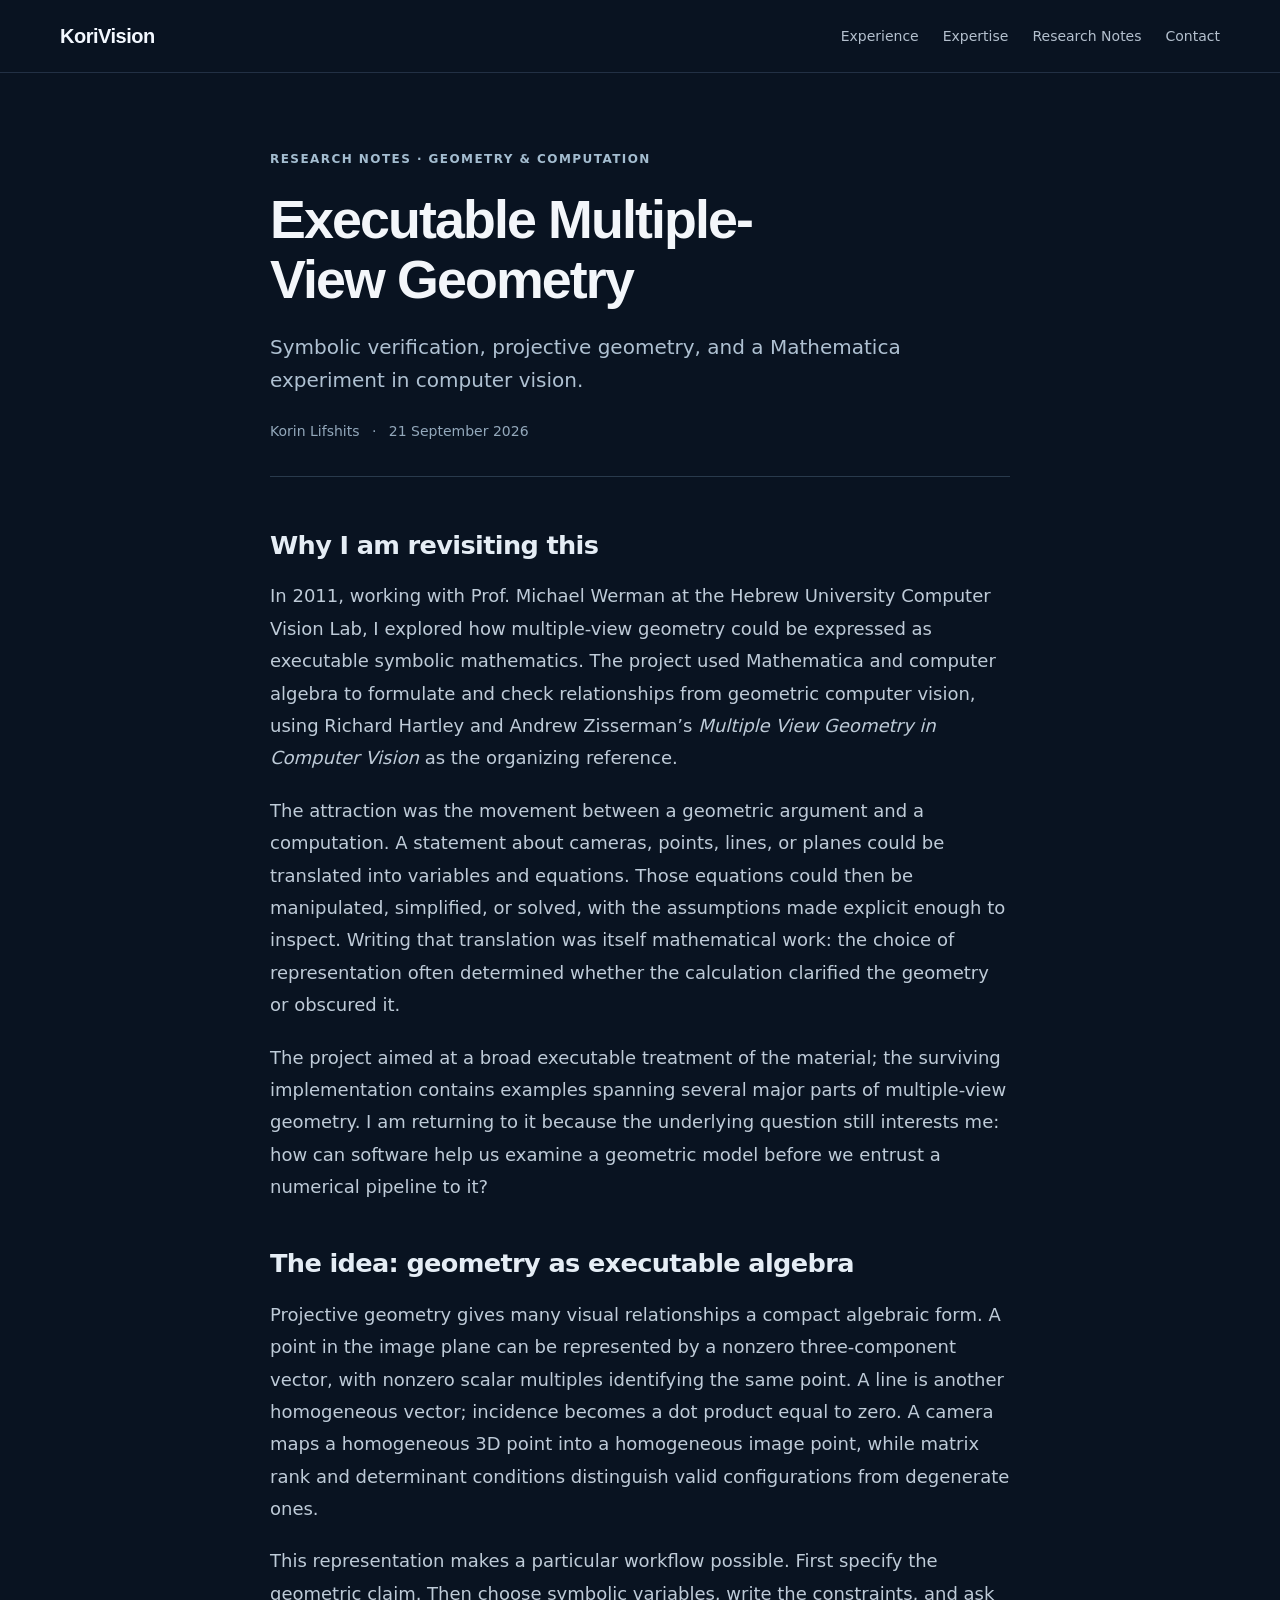
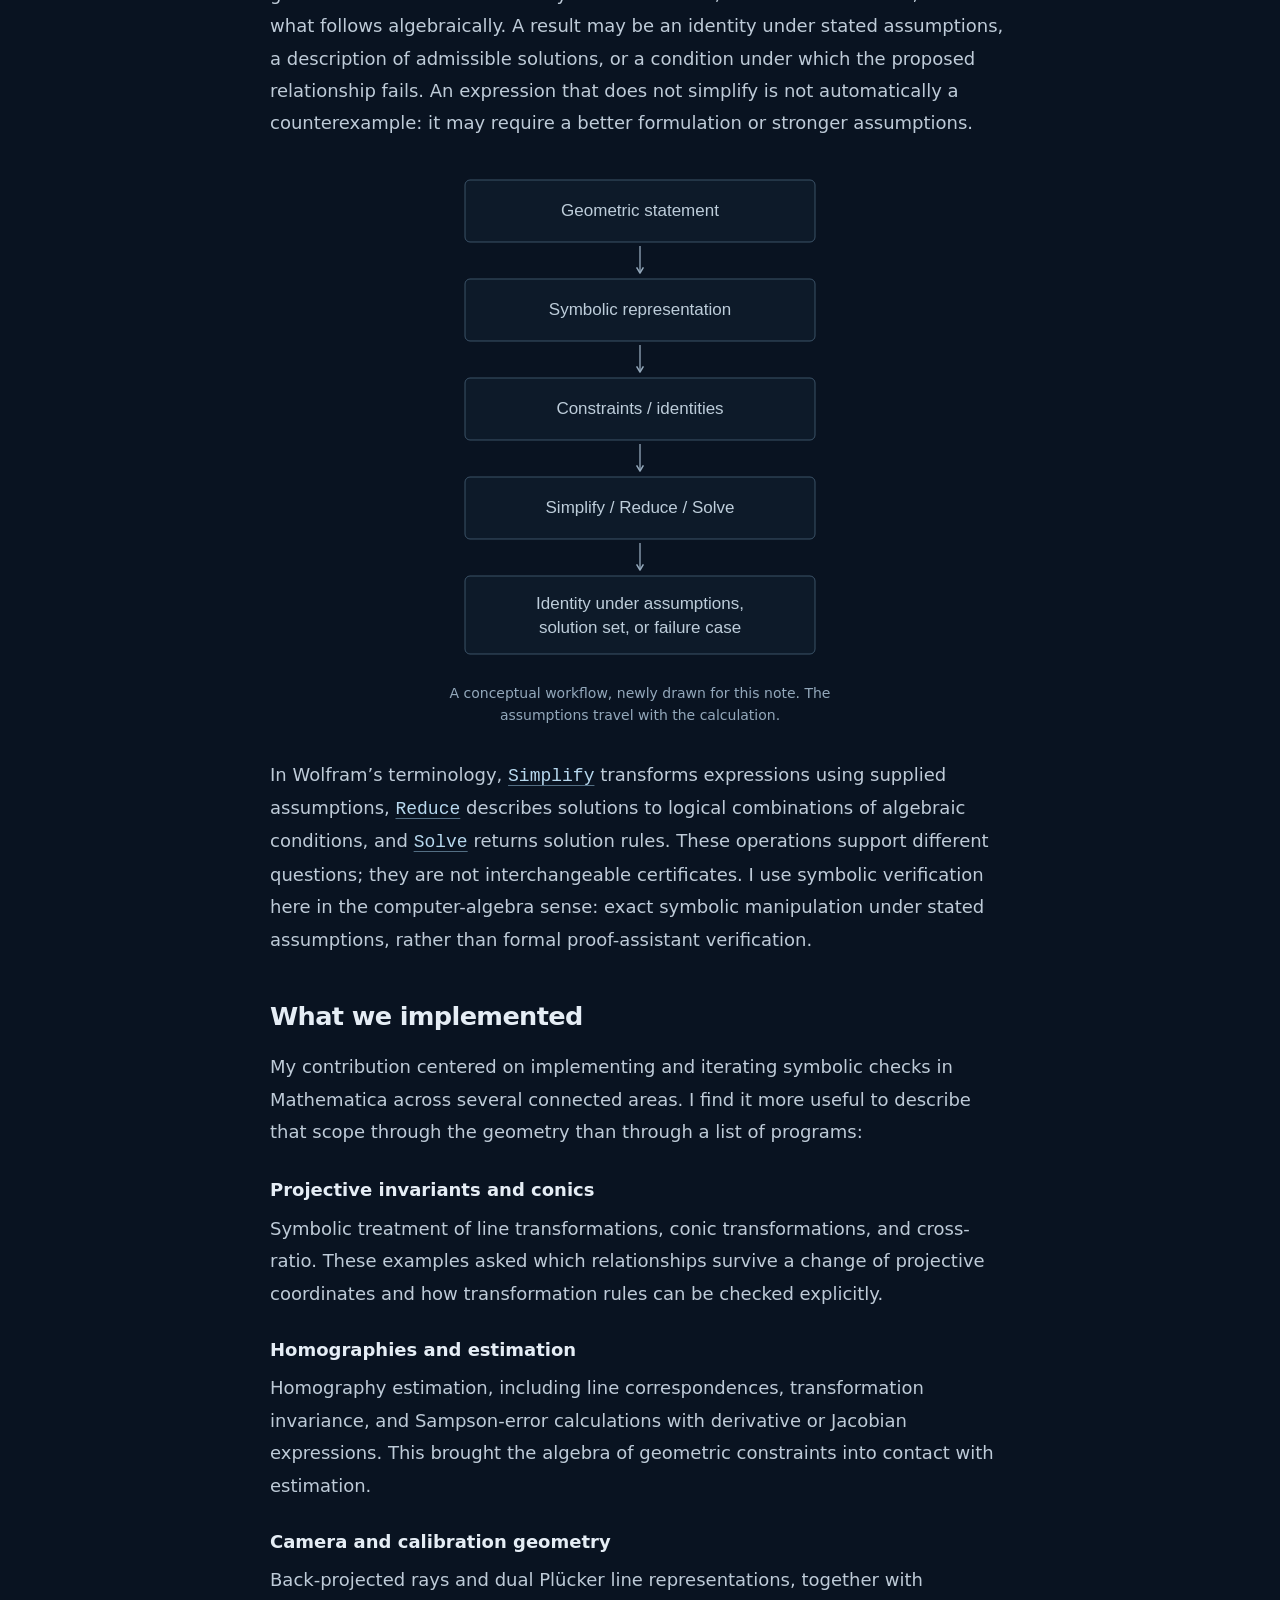
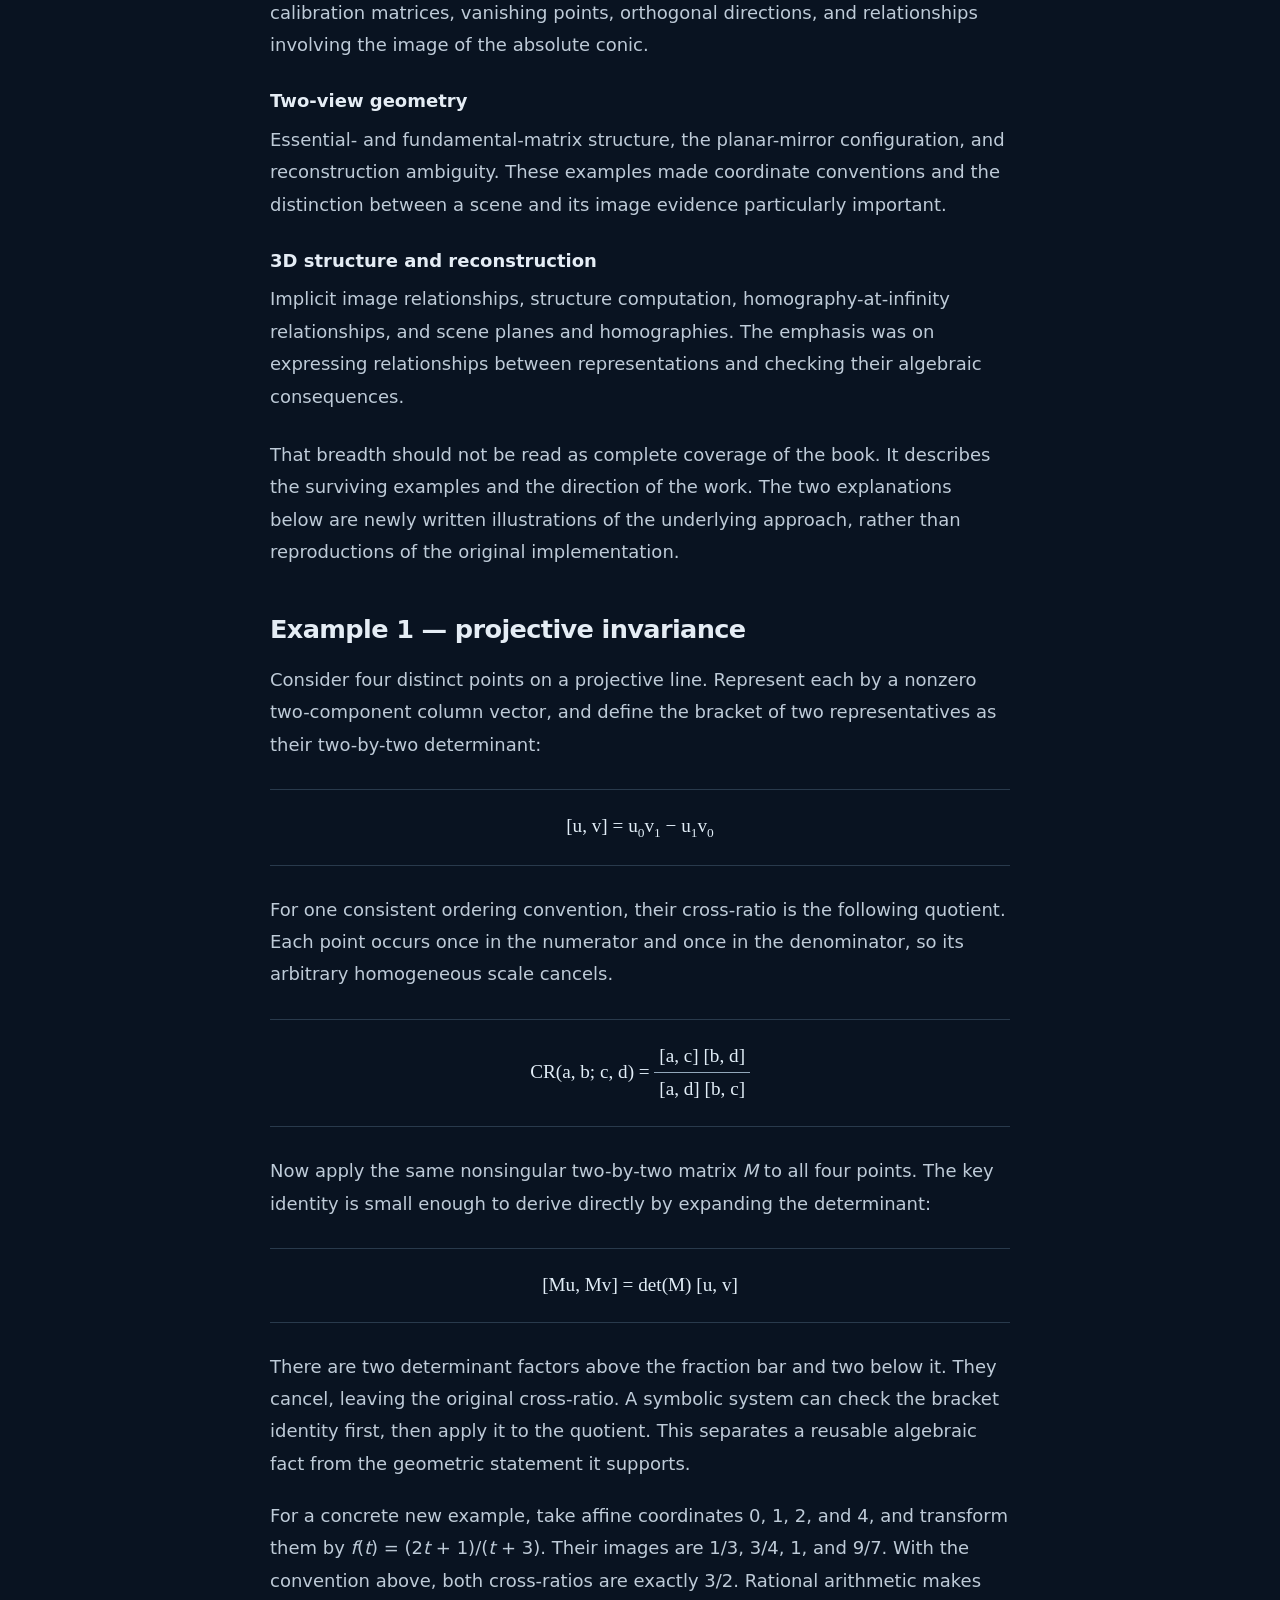
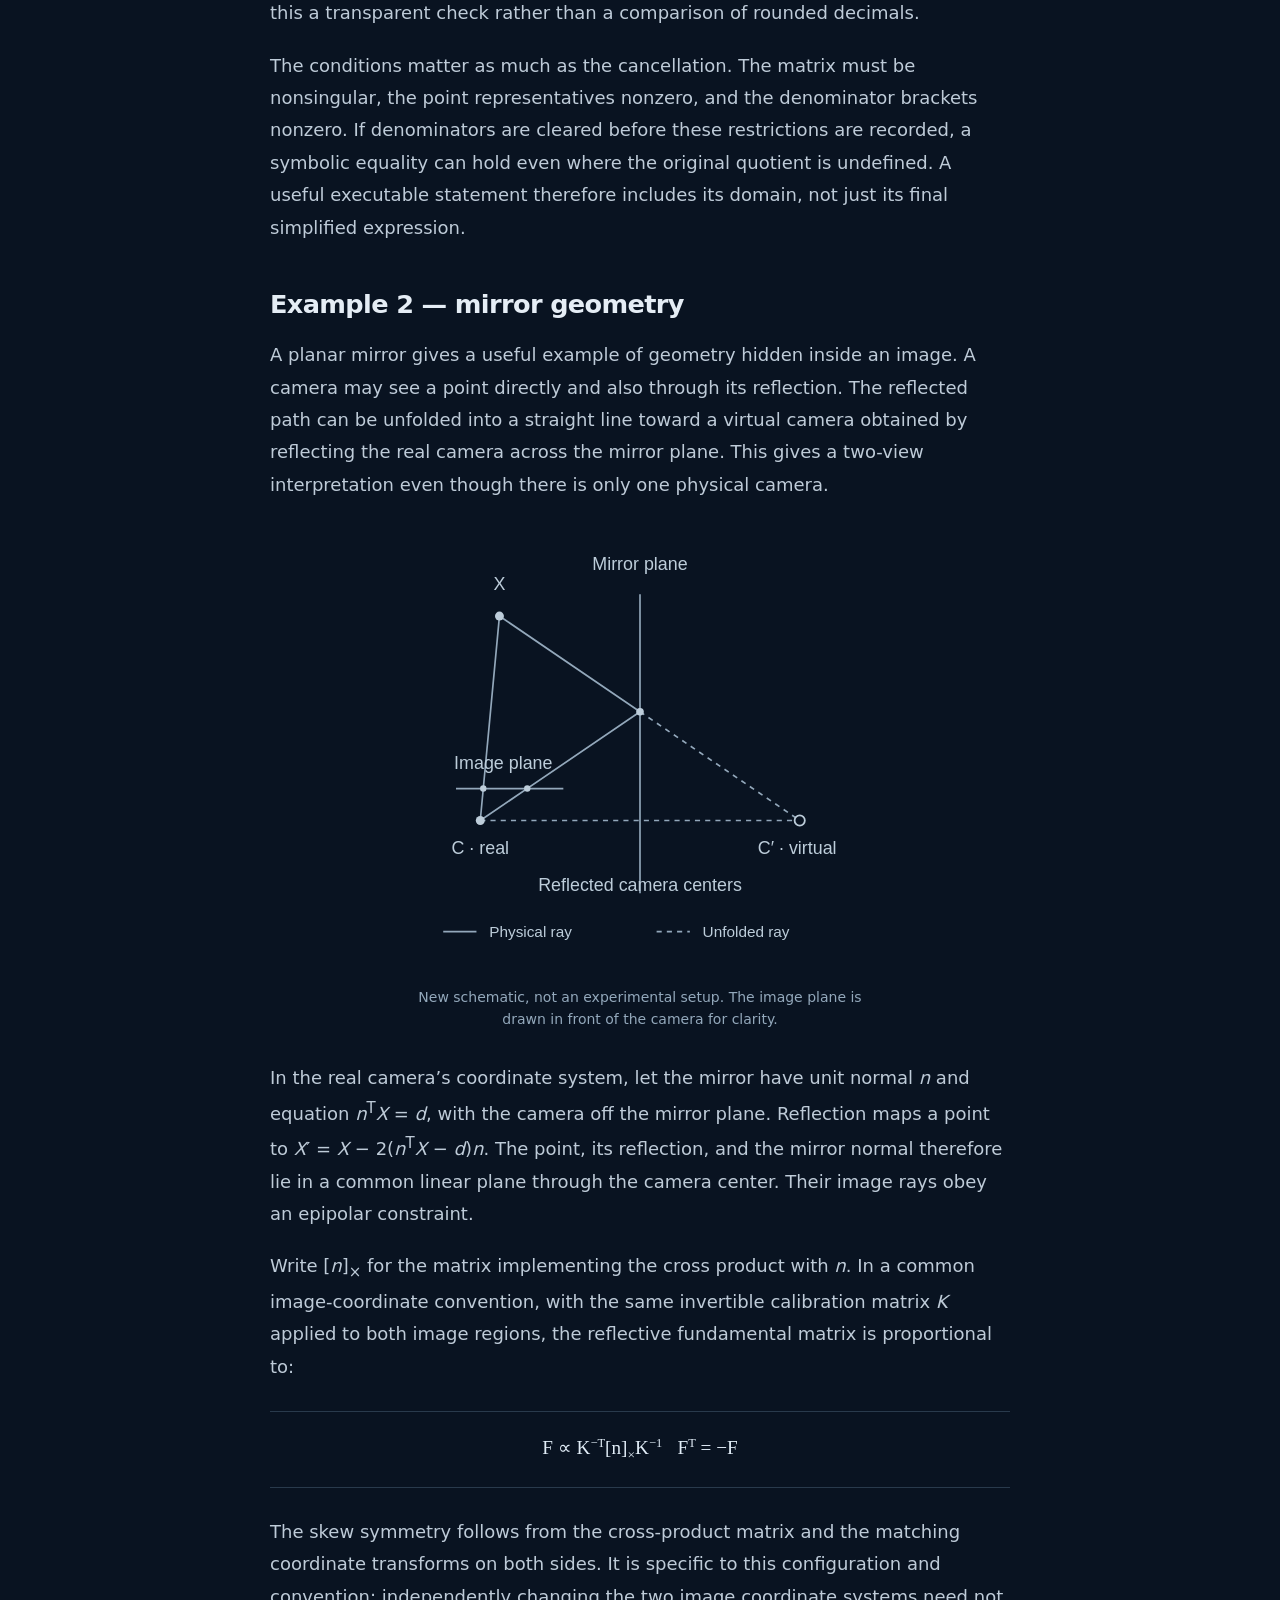
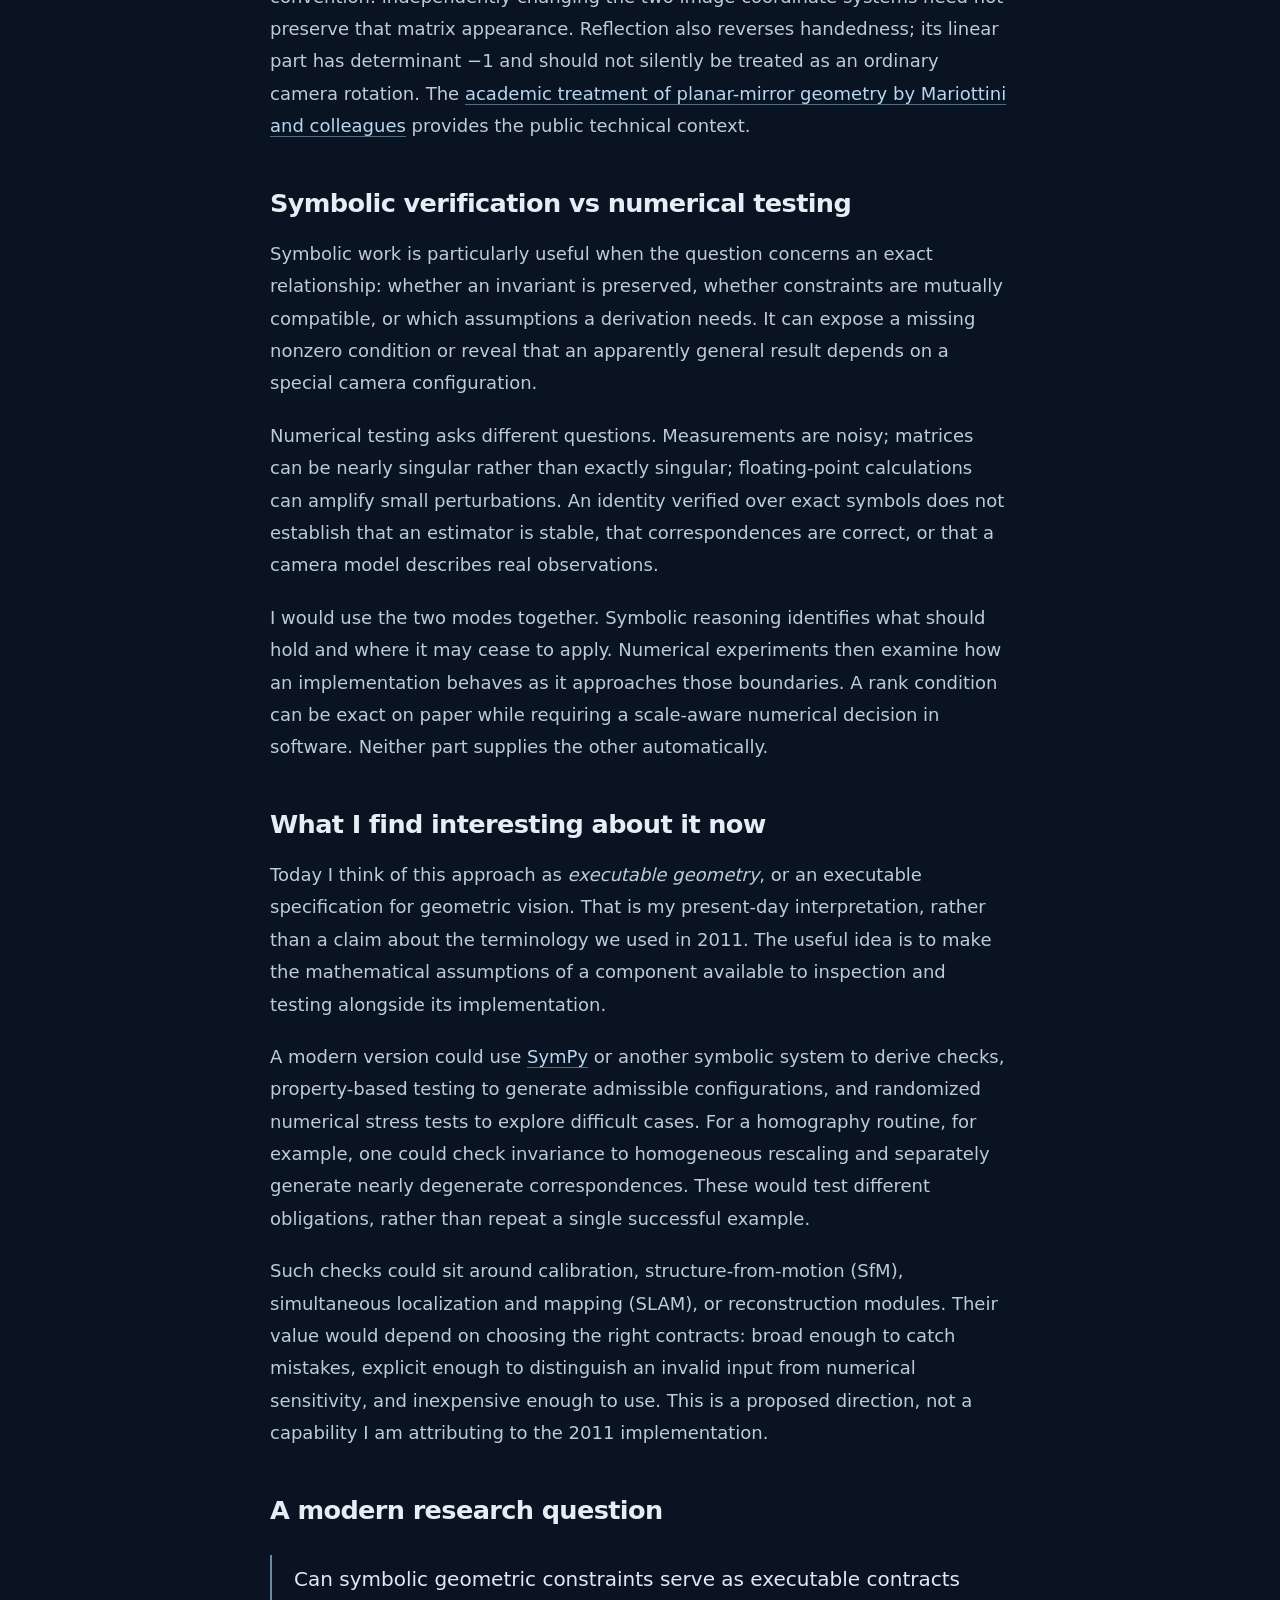
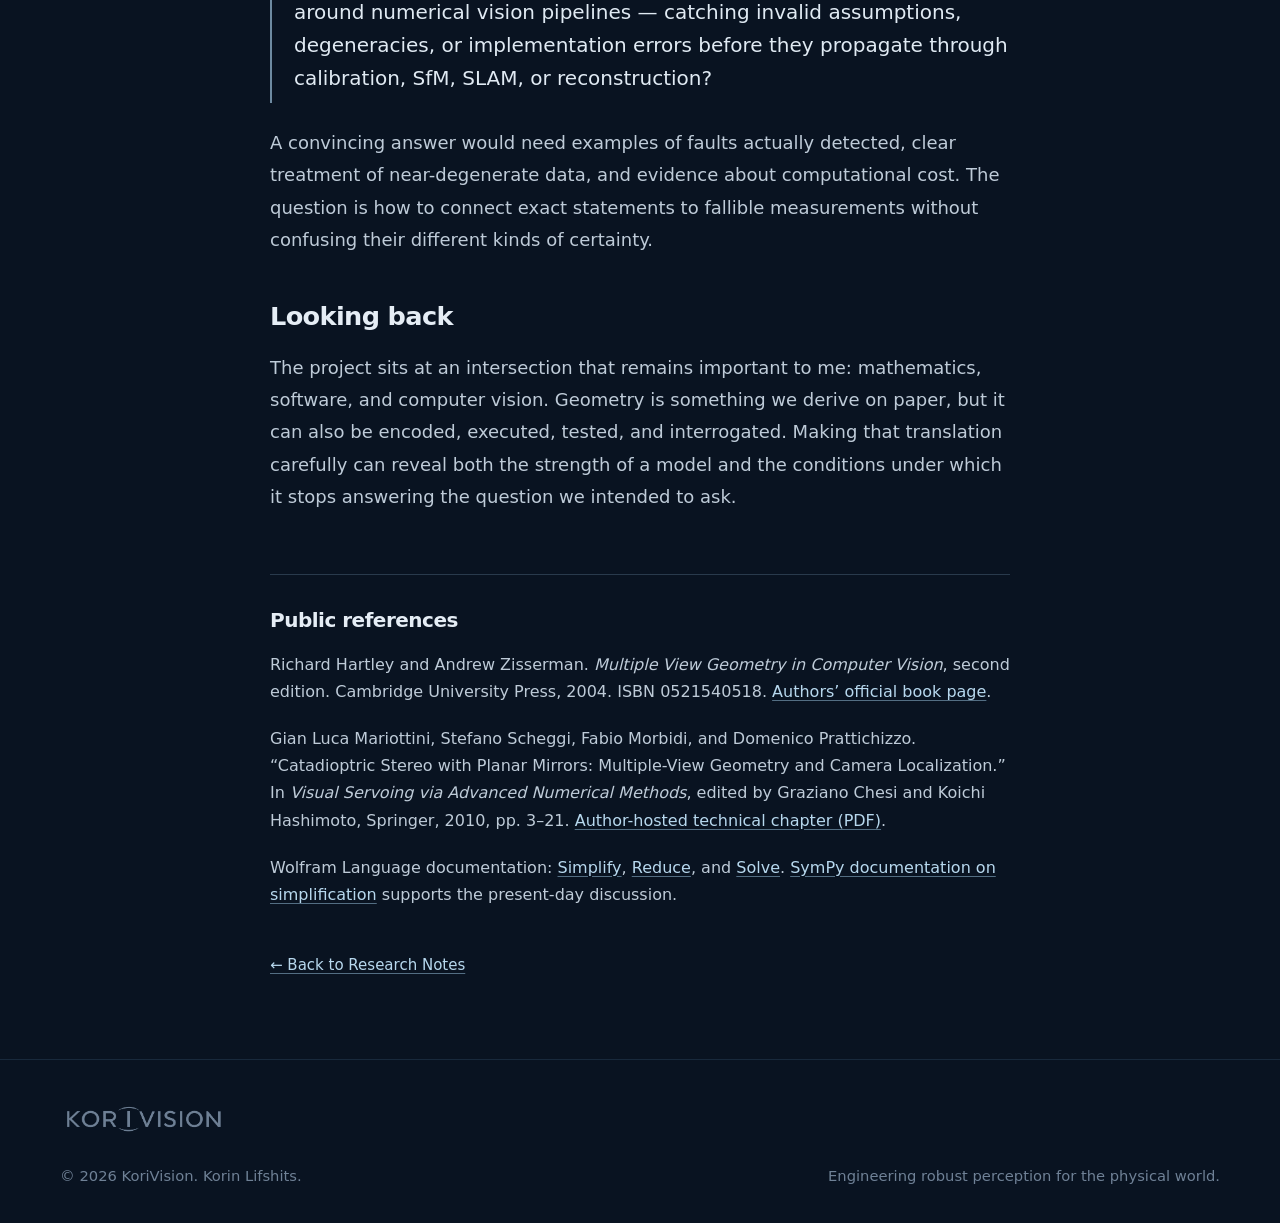
==== research/executable-multiple-view-geometry.html @ 196ccf81 "Add approved Executable Multiple-View Geometry research note" ====
<!DOCTYPE html>
<html lang="en">
<head>
  <meta charset="utf-8">
  <meta name="viewport" content="width=device-width, initial-scale=1">
  <title>Executable Multiple-View Geometry | KoriVision</title>
  <meta name="description" content="Korin Lifshits on symbolic verification, projective geometry, and a 2011 Mathematica project with Prof. Michael Werman.">
  <meta name="author" content="Korin Lifshits">
  <meta name="theme-color" content="#07111f">
  <meta property="og:type" content="article">
  <meta property="og:title" content="Executable Multiple-View Geometry">
  <meta property="og:description" content="Symbolic verification, projective geometry, and a Mathematica experiment in computer vision.">
  <meta property="og:url" content="https://korivision.com/research/executable-multiple-view-geometry.html">
  <link rel="canonical" href="https://korivision.com/research/executable-multiple-view-geometry.html">
  <link rel="icon" href="/favicon.ico" sizes="16x16 32x32 48x48">
  <link rel="icon" type="image/png" sizes="16x16" href="/favicon-16x16.png">
  <link rel="icon" type="image/png" sizes="32x32" href="/favicon-32x32.png">
  <link rel="icon" type="image/svg+xml" sizes="any" href="/favicon.svg">
  <link rel="apple-touch-icon" sizes="180x180" href="/apple-touch-icon.png">
  <link rel="stylesheet" href="../styles.css">
  <link rel="stylesheet" href="research.css">
  <link rel="stylesheet" href="mvg.css">
</head>
<body class="research-page mvg-note">
  <a class="skip-link" href="#main">Skip to content</a>
  <header class="site-header" aria-label="Primary navigation">
    <nav class="nav container">
      <a class="wordmark" href="../index.html#top" aria-label="KoriVision home">KoriVision</a>
      <div class="nav-links" aria-label="Section links">
        <a href="../index.html#experience">Experience</a>
        <a href="../index.html#expertise">Expertise</a>
        <a href="../index.html#notes">Research Notes</a>
        <a href="../index.html#contact">Contact</a>
      </div>
      <details class="mobile-menu">
        <summary aria-controls="mobile-section-links">
          Menu
          <svg class="menu-icon" viewBox="0 0 20 20" width="20" height="20" aria-hidden="true">
            <path d="M3 6.5h14M3 13.5h14" />
          </svg>
        </summary>
        <div class="mobile-nav-links" id="mobile-section-links">
          <a href="../index.html#experience">Experience</a>
          <a href="../index.html#expertise">Expertise</a>
          <a href="../index.html#notes">Research Notes</a>
          <a href="../index.html#contact">Contact</a>
        </div>
      </details>
    </nav>
    <script>
      (() => {
        const menu = document.querySelector(".mobile-menu");
        const toggle = menu.querySelector("summary");
        menu.addEventListener("click", (event) => {
          const link = event.target.closest("a");
          if (!link) return;
          menu.open = false;
          const section = document.querySelector(link.hash);
          if (section) {
            // Keep keyboard navigation at the chosen section without changing it.
            const focusTarget = section.querySelector("a, button, [tabindex]");
            if (focusTarget) focusTarget.focus({ preventScroll: true });
          }
        });
        document.addEventListener("keydown", (event) => {
          if (event.key === "Escape" && menu.open) {
            menu.open = false;
            toggle.focus();
          }
        });
        document.addEventListener("pointerdown", (event) => {
          if (!menu.contains(event.target)) menu.open = false;
        });
        window.matchMedia("(min-width: 721px)").addEventListener("change", () => {
          menu.open = false;
        });
      })();
    </script>
  </header>
  <main id="main">
    <article class="research-article" aria-labelledby="article-title">
      <header class="article-heading">
        <p class="section-kicker">Research Notes · Geometry &amp; Computation</p>
        <h1 id="article-title">Executable Multiple-View Geometry</h1>
        <p class="article-subtitle">Symbolic verification, projective geometry, and a Mathematica experiment in computer vision.</p>
        <p class="article-byline">Korin Lifshits <span aria-hidden="true">·</span> <time datetime="2026-09-21">21 September 2026</time></p>
      </header>

      <section aria-labelledby="returning-to-geometry">
        <h2 id="returning-to-geometry">Why I am revisiting this</h2>
        <p>In 2011, working with Prof. Michael Werman at the Hebrew University Computer Vision Lab, I explored how multiple-view geometry could be expressed as executable symbolic mathematics. The project used Mathematica and computer algebra to formulate and check relationships from geometric computer vision, using Richard Hartley and Andrew Zisserman’s <cite>Multiple View Geometry in Computer Vision</cite> as the organizing reference.</p>
        <p>The attraction was the movement between a geometric argument and a computation. A statement about cameras, points, lines, or planes could be translated into variables and equations. Those equations could then be manipulated, simplified, or solved, with the assumptions made explicit enough to inspect. Writing that translation was itself mathematical work: the choice of representation often determined whether the calculation clarified the geometry or obscured it.</p>
        <p>The project aimed at a broad executable treatment of the material; the surviving implementation contains examples spanning several major parts of multiple-view geometry. I am returning to it because the underlying question still interests me: how can software help us examine a geometric model before we entrust a numerical pipeline to it?</p>
      </section>

      <section aria-labelledby="executable-algebra">
        <h2 id="executable-algebra">The idea: geometry as executable algebra</h2>
        <p>Projective geometry gives many visual relationships a compact algebraic form. A point in the image plane can be represented by a nonzero three-component vector, with nonzero scalar multiples identifying the same point. A line is another homogeneous vector; incidence becomes a dot product equal to zero. A camera maps a homogeneous 3D point into a homogeneous image point, while matrix rank and determinant conditions distinguish valid configurations from degenerate ones.</p>
        <p>This representation makes a particular workflow possible. First specify the geometric claim. Then choose symbolic variables, write the constraints, and ask what follows algebraically. A result may be an identity under stated assumptions, a description of admissible solutions, or a condition under which the proposed relationship fails. An expression that does not simplify is not automatically a counterexample: it may require a better formulation or stronger assumptions.</p>

        <figure class="structure-diagram mvg-flow">
          <svg viewBox="0 0 420 492" role="img" aria-labelledby="flow-title flow-desc">
            <title id="flow-title">From a geometric statement to a symbolic result</title>
            <desc id="flow-desc">Five stages: geometric statement, symbolic representation, algebraic constraints or identities, Simplify Reduce or Solve, then an identity under assumptions, a solution set, or a failure case.</desc>
            <defs><marker id="mvg-arrow" viewBox="0 0 8 8" refX="6" refY="4" markerWidth="7" markerHeight="7" orient="auto"><path d="M1 1 L6 4 L1 7" /></marker></defs>
            <g class="structure-boxes"><rect x="35" y="8" width="350" height="62" rx="5"/><rect x="35" y="107" width="350" height="62" rx="5"/><rect x="35" y="206" width="350" height="62" rx="5"/><rect x="35" y="305" width="350" height="62" rx="5"/><rect x="35" y="404" width="350" height="78" rx="5"/></g>
            <g class="mvg-lines" marker-end="url(#mvg-arrow)"><path d="M210 74v27"/><path d="M210 173v27"/><path d="M210 272v27"/><path d="M210 371v27"/></g>
            <g class="structure-labels"><text x="210" y="40">Geometric statement</text><text x="210" y="139">Symbolic representation</text><text x="210" y="238">Constraints / identities</text><text x="210" y="337">Simplify / Reduce / Solve</text><text x="210" y="433">Identity under assumptions,</text><text x="210" y="457">solution set, or failure case</text></g>
          </svg>
          <figcaption>A conceptual workflow, newly drawn for this note. The assumptions travel with the calculation.</figcaption>
        </figure>

        <p>In Wolfram’s terminology, <a href="https://reference.wolfram.com/language/ref/Simplify.html"><code>Simplify</code></a> transforms expressions using supplied assumptions, <a href="https://reference.wolfram.com/language/ref/Reduce.html"><code>Reduce</code></a> describes solutions to logical combinations of algebraic conditions, and <a href="https://reference.wolfram.com/language/ref/Solve.html"><code>Solve</code></a> returns solution rules. These operations support different questions; they are not interchangeable certificates. I use symbolic verification here in the computer-algebra sense: exact symbolic manipulation under stated assumptions, rather than formal proof-assistant verification.</p>
      </section>

      <section aria-labelledby="implemented">
        <h2 id="implemented">What we implemented</h2>
        <p>My contribution centered on implementing and iterating symbolic checks in Mathematica across several connected areas. I find it more useful to describe that scope through the geometry than through a list of programs:</p>
        <dl class="mvg-topics">
          <dt>Projective invariants and conics</dt>
          <dd>Symbolic treatment of line transformations, conic transformations, and cross-ratio. These examples asked which relationships survive a change of projective coordinates and how transformation rules can be checked explicitly.</dd>
          <dt>Homographies and estimation</dt>
          <dd>Homography estimation, including line correspondences, transformation invariance, and Sampson-error calculations with derivative or Jacobian expressions. This brought the algebra of geometric constraints into contact with estimation.</dd>
          <dt>Camera and calibration geometry</dt>
          <dd>Back-projected rays and dual Plücker line representations, together with calibration matrices, vanishing points, orthogonal directions, and relationships involving the image of the absolute conic.</dd>
          <dt>Two-view geometry</dt>
          <dd>Essential- and fundamental-matrix structure, the planar-mirror configuration, and reconstruction ambiguity. These examples made coordinate conventions and the distinction between a scene and its image evidence particularly important.</dd>
          <dt>3D structure and reconstruction</dt>
          <dd>Implicit image relationships, structure computation, homography-at-infinity relationships, and scene planes and homographies. The emphasis was on expressing relationships between representations and checking their algebraic consequences.</dd>
        </dl>
        <p>That breadth should not be read as complete coverage of the book. It describes the surviving examples and the direction of the work. The two explanations below are newly written illustrations of the underlying approach, rather than reproductions of the original implementation.</p>
      </section>

      <section aria-labelledby="projective-invariance">
        <h2 id="projective-invariance">Example 1 — projective invariance</h2>
        <p>Consider four distinct points on a projective line. Represent each by a nonzero two-component column vector, and define the bracket of two representatives as their two-by-two determinant:</p>
        <div class="equation mvg-equation" role="math" aria-label="Bracket u v equals u zero times v one minus u one times v zero">[u, v] = u<sub>0</sub>v<sub>1</sub> − u<sub>1</sub>v<sub>0</sub></div>
        <p>For one consistent ordering convention, their cross-ratio is the following quotient. Each point occurs once in the numerator and once in the denominator, so its arbitrary homogeneous scale cancels.</p>
        <div class="equation mvg-equation" role="math" aria-label="Cross-ratio of a b c d equals bracket a c times bracket b d divided by bracket a d times bracket b c">CR(a, b; c, d) = <span class="mvg-fraction"><span>[a, c] [b, d]</span><span>[a, d] [b, c]</span></span></div>
        <p>Now apply the same nonsingular two-by-two matrix <var>M</var> to all four points. The key identity is small enough to derive directly by expanding the determinant:</p>
        <div class="equation mvg-equation" role="math" aria-label="Bracket M u M v equals determinant M times bracket u v">[Mu, Mv] = det(M) [u, v]</div>
        <p>There are two determinant factors above the fraction bar and two below it. They cancel, leaving the original cross-ratio. A symbolic system can check the bracket identity first, then apply it to the quotient. This separates a reusable algebraic fact from the geometric statement it supports.</p>
        <p>For a concrete new example, take affine coordinates 0, 1, 2, and 4, and transform them by <var>f</var>(<var>t</var>) = (2<var>t</var> + 1)/(<var>t</var> + 3). Their images are 1/3, 3/4, 1, and 9/7. With the convention above, both cross-ratios are exactly 3/2. Rational arithmetic makes this a transparent check rather than a comparison of rounded decimals.</p>
        <p>The conditions matter as much as the cancellation. The matrix must be nonsingular, the point representatives nonzero, and the denominator brackets nonzero. If denominators are cleared before these restrictions are recorded, a symbolic equality can hold even where the original quotient is undefined. A useful executable statement therefore includes its domain, not just its final simplified expression.</p>
      </section>

      <section aria-labelledby="mirror-geometry">
        <h2 id="mirror-geometry">Example 2 — mirror geometry</h2>
        <p>A planar mirror gives a useful example of geometry hidden inside an image. A camera may see a point directly and also through its reflection. The reflected path can be unfolded into a straight line toward a virtual camera obtained by reflecting the real camera across the mirror plane. This gives a two-view interpretation even though there is only one physical camera.</p>

        <figure class="structure-diagram mvg-mirror">
          <svg viewBox="0 0 360 340" role="img" aria-labelledby="mirror-title mirror-desc">
            <title id="mirror-title">A real camera and its reflected virtual camera</title>
            <desc id="mirror-desc">In a two-dimensional cross-section, scene point X and camera C are left of a vertical mirror. Virtual camera C prime lies symmetrically to the right. A solid reflected path runs from X to the mirror to C; its dashed continuation reaches C prime. A second solid line connects X directly to C. Both physical rays intersect a schematic image plane in front of C.</desc>
            <g class="mvg-lines"><path d="M180 48v234"/><path d="M70 65L180 139.894L55 225"/><path d="M70 65L55 225"/><path d="M36 200h84"/></g>
            <g class="mvg-lines mvg-dashed"><path d="M180 139.894L305 225"/><path d="M55 225h250"/></g>
            <g class="mvg-points"><circle cx="70" cy="65" r="3.5"/><circle cx="55" cy="225" r="3.5"/><circle cx="180" cy="139.894" r="3"/><circle cx="57.344" cy="200" r="2.5"/><circle cx="91.765" cy="200" r="2.5"/></g>
            <circle class="mvg-virtual" cx="305" cy="225" r="4"/>
            <g class="mvg-labels"><text x="70" y="45">X</text><text x="180" y="29">Mirror plane</text><text x="73" y="185">Image plane</text><text x="55" y="251">C · real</text><text x="303" y="251">C′ · virtual</text><text x="180" y="280">Reflected camera centers</text></g>
            <g class="mvg-lines"><path d="M26 312h26"/></g><path class="mvg-lines mvg-dashed" d="M193 312h26"/>
            <g class="mvg-labels mvg-legend"><text x="62" y="316">Physical ray</text><text x="229" y="316">Unfolded ray</text></g>
          </svg>
          <figcaption>New schematic, not an experimental setup. The image plane is drawn in front of the camera for clarity.</figcaption>
        </figure>

        <p>In the real camera’s coordinate system, let the mirror have unit normal <var>n</var> and equation <var>n</var><sup>T</sup><var>X</var> = <var>d</var>, with the camera off the mirror plane. Reflection maps a point to <var>X</var>′ = <var>X</var> − 2(<var>n</var><sup>T</sup><var>X</var> − <var>d</var>)<var>n</var>. The point, its reflection, and the mirror normal therefore lie in a common linear plane through the camera center. Their image rays obey an epipolar constraint.</p>
        <p>Write [<var>n</var>]<sub>×</sub> for the matrix implementing the cross product with <var>n</var>. In a common image-coordinate convention, with the same invertible calibration matrix <var>K</var> applied to both image regions, the reflective fundamental matrix is proportional to:</p>
        <div class="equation mvg-equation" role="math" aria-label="F is proportional to K inverse transpose times the cross-product matrix of n times K inverse; F transpose equals negative F"><span>F ∝ K<sup>−T</sup>[n]<sub>×</sub>K<sup>−1</sup></span><span>F<sup>T</sup> = −F</span></div>
        <p>The skew symmetry follows from the cross-product matrix and the matching coordinate transforms on both sides. It is specific to this configuration and convention: independently changing the two image coordinate systems need not preserve that matrix appearance. Reflection also reverses handedness; its linear part has determinant −1 and should not silently be treated as an ordinary camera rotation. The <a href="https://home.mis.u-picardie.fr/~fabio/Eng/documenti/articoli/MaScMoPr_Springer09.pdf">academic treatment of planar-mirror geometry by Mariottini and colleagues</a> provides the public technical context.</p>
      </section>

      <section aria-labelledby="symbolic-numerical">
        <h2 id="symbolic-numerical">Symbolic verification vs numerical testing</h2>
        <p>Symbolic work is particularly useful when the question concerns an exact relationship: whether an invariant is preserved, whether constraints are mutually compatible, or which assumptions a derivation needs. It can expose a missing nonzero condition or reveal that an apparently general result depends on a special camera configuration.</p>
        <p>Numerical testing asks different questions. Measurements are noisy; matrices can be nearly singular rather than exactly singular; floating-point calculations can amplify small perturbations. An identity verified over exact symbols does not establish that an estimator is stable, that correspondences are correct, or that a camera model describes real observations.</p>
        <p>I would use the two modes together. Symbolic reasoning identifies what should hold and where it may cease to apply. Numerical experiments then examine how an implementation behaves as it approaches those boundaries. A rank condition can be exact on paper while requiring a scale-aware numerical decision in software. Neither part supplies the other automatically.</p>
      </section>

      <section aria-labelledby="retrospective">
        <h2 id="retrospective">What I find interesting about it now</h2>
        <p>Today I think of this approach as <em>executable geometry</em>, or an executable specification for geometric vision. That is my present-day interpretation, rather than a claim about the terminology we used in 2011. The useful idea is to make the mathematical assumptions of a component available to inspection and testing alongside its implementation.</p>
        <p>A modern version could use <a href="https://docs.sympy.org/latest/tutorials/intro-tutorial/simplification.html">SymPy</a> or another symbolic system to derive checks, property-based testing to generate admissible configurations, and randomized numerical stress tests to explore difficult cases. For a homography routine, for example, one could check invariance to homogeneous rescaling and separately generate nearly degenerate correspondences. These would test different obligations, rather than repeat a single successful example.</p>
        <p>Such checks could sit around calibration, structure-from-motion (SfM), simultaneous localization and mapping (SLAM), or reconstruction modules. Their value would depend on choosing the right contracts: broad enough to catch mistakes, explicit enough to distinguish an invalid input from numerical sensitivity, and inexpensive enough to use. This is a proposed direction, not a capability I am attributing to the 2011 implementation.</p>
      </section>

      <section aria-labelledby="research-question">
        <h2 id="research-question">A modern research question</h2>
        <p class="research-question">Can symbolic geometric constraints serve as executable contracts around numerical vision pipelines — catching invalid assumptions, degeneracies, or implementation errors before they propagate through calibration, SfM, SLAM, or reconstruction?</p>
        <p class="mvg-question-followup">A convincing answer would need examples of faults actually detected, clear treatment of near-degenerate data, and evidence about computational cost. The question is how to connect exact statements to fallible measurements without confusing their different kinds of certainty.</p>
      </section>

      <section aria-labelledby="looking-back">
        <h2 id="looking-back">Looking back</h2>
        <p>The project sits at an intersection that remains important to me: mathematics, software, and computer vision. Geometry is something we derive on paper, but it can also be encoded, executed, tested, and interrogated. Making that translation carefully can reveal both the strength of a model and the conditions under which it stops answering the question we intended to ask.</p>
      </section>

      <aside class="article-references" aria-labelledby="public-references">
        <h2 id="public-references">Public references</h2>
        <p>Richard Hartley and Andrew Zisserman. <cite>Multiple View Geometry in Computer Vision</cite>, second edition. Cambridge University Press, 2004. ISBN 0521540518. <a href="https://www.robots.ox.ac.uk/~vgg/hzbook/">Authors’ official book page</a>.</p>
        <p>Gian Luca Mariottini, Stefano Scheggi, Fabio Morbidi, and Domenico Prattichizzo. “Catadioptric Stereo with Planar Mirrors: Multiple-View Geometry and Camera Localization.” In <cite>Visual Servoing via Advanced Numerical Methods</cite>, edited by Graziano Chesi and Koichi Hashimoto, Springer, 2010, pp. 3–21. <a href="https://home.mis.u-picardie.fr/~fabio/Eng/documenti/articoli/MaScMoPr_Springer09.pdf">Author-hosted technical chapter (PDF)</a>.</p>
        <p>Wolfram Language documentation: <a href="https://reference.wolfram.com/language/ref/Simplify.html">Simplify</a>, <a href="https://reference.wolfram.com/language/ref/Reduce.html">Reduce</a>, and <a href="https://reference.wolfram.com/language/ref/Solve.html">Solve</a>. <a href="https://docs.sympy.org/latest/tutorials/intro-tutorial/simplification.html">SymPy documentation on simplification</a> supports the present-day discussion.</p>
      </aside>
      <p class="article-return"><a href="../index.html#notes">← Back to Research Notes</a></p>

    </article>
  </main>
  <footer class="footer">
    <div class="container footer-logo-row">
      <span class="footer-logo" role="img" aria-label="KORIVISION"></span>
    </div>
    <div class="container footer-inner">
      <p>© 2026 KoriVision. Korin Lifshits.</p>
      <p>Engineering robust perception for the physical world.</p>
    </div>
  </footer>
</body>
</html>
---- styles.css ----
:root {
  --bg: #07111f;
  --bg-deep: #040911;
  --panel: rgba(14, 28, 48, 0.78);
  --panel-strong: rgba(18, 36, 61, 0.92);
  --text: #f3f8ff;
  --muted: #a9b8c9;
  --subtle: #6f8196;
  --line: rgba(132, 197, 255, 0.18);
  --accent: #21d4ff;
  --accent-strong: #69e6ff;
  --shadow: 0 30px 80px rgba(0, 0, 0, 0.36);
  --radius: 24px;
  --max-width: 1160px;
}

* {
  box-sizing: border-box;
}

html {
  scroll-behavior: smooth;
}

body {
  margin: 0;
  min-height: 100vh;
  color: var(--text);
  background:
    radial-gradient(circle at 18% 10%, rgba(33, 212, 255, 0.16), transparent 30rem),
    radial-gradient(circle at 85% 18%, rgba(70, 111, 255, 0.11), transparent 34rem),
    linear-gradient(135deg, var(--bg-deep), var(--bg) 44%, #0a1627);
  font-family: Inter, ui-sans-serif, system-ui, -apple-system, BlinkMacSystemFont, "Segoe UI", sans-serif;
  line-height: 1.6;
}

body::before {
  position: fixed;
  inset: 0;
  z-index: -1;
  content: "";
  background-image:
    linear-gradient(rgba(132, 197, 255, 0.055) 1px, transparent 1px),
    linear-gradient(90deg, rgba(132, 197, 255, 0.055) 1px, transparent 1px);
  background-size: 44px 44px;
  mask-image: linear-gradient(to bottom, rgba(0, 0, 0, 0.9), transparent 82%);
}

a {
  color: inherit;
  text-decoration: none;
}

p,
h1,
h2,
h3 {
  margin-top: 0;
}

.container {
  width: min(100% - 32px, var(--max-width));
  margin-inline: auto;
}

.skip-link {
  position: absolute;
  left: 1rem;
  top: -4rem;
  z-index: 20;
  padding: 0.7rem 1rem;
  color: var(--bg-deep);
  background: var(--accent);
  border-radius: 999px;
  transition: top 0.2s ease;
}

.skip-link:focus {
  top: 1rem;
}

.site-header {
  position: sticky;
  top: 0;
  z-index: 10;
  border-bottom: 1px solid rgba(132, 197, 255, 0.12);
  background: rgba(4, 9, 17, 0.74);
  backdrop-filter: blur(18px);
}

.nav {
  display: flex;
  align-items: center;
  justify-content: space-between;
  gap: 1.2rem;
  min-height: 74px;
}

.wordmark {
  display: inline-flex;
  align-items: baseline;
  gap: 0.01em;
  color: var(--text);
  font-size: 1.06rem;
  font-weight: 750;
  letter-spacing: 0.08em;
  text-transform: uppercase;
}

.lens-i {
  position: relative;
  color: transparent;
  width: 0.55em;
}

.lens-i::before {
  position: absolute;
  left: 50%;
  top: 52%;
  width: 0.45em;
  height: 0.45em;
  content: "";
  border: 1.5px solid var(--accent);
  border-radius: 50%;
  box-shadow: 0 0 16px rgba(33, 212, 255, 0.6);
  transform: translate(-50%, -50%);
}

.nav-links {
  display: flex;
  flex-wrap: wrap;
  justify-content: flex-end;
  gap: 0.2rem;
}

.nav-links a {
  padding: 0.58rem 0.76rem;
  color: var(--muted);
  border-radius: 999px;
  font-size: 0.9rem;
  transition: color 0.2s ease, background-color 0.2s ease;
}

.nav-links a:hover,
.nav-links a:focus-visible {
  color: var(--text);
  background: rgba(33, 212, 255, 0.1);
  outline: none;
}

.section {
  padding: clamp(4.5rem, 8vw, 8rem) 0;
}

.section-muted {
  border-block: 1px solid rgba(132, 197, 255, 0.12);
  background: rgba(2, 8, 16, 0.28);
}

.hero {
  position: relative;
  overflow: hidden;
  padding-top: clamp(5.5rem, 9vw, 9rem);
}

.hero::after {
  position: absolute;
  right: -18rem;
  bottom: 3rem;
  width: 40rem;
  height: 40rem;
  content: "";
  border: 1px solid rgba(33, 212, 255, 0.14);
  border-radius: 50%;
  box-shadow: inset 0 0 70px rgba(33, 212, 255, 0.05);
}

.hero-grid,
.split {
  display: grid;
  grid-template-columns: minmax(0, 1.05fr) minmax(280px, 0.95fr);
  gap: clamp(2rem, 6vw, 5rem);
  align-items: center;
}

.eyebrow,
.section-kicker {
  margin-bottom: 1rem;
  color: var(--accent-strong);
  font-size: 0.78rem;
  font-weight: 720;
  letter-spacing: 0.16em;
  text-transform: uppercase;
}

h1 {
  max-width: 870px;
  margin-bottom: 1.35rem;
  font-size: clamp(3rem, 8vw, 6.9rem);
  line-height: 0.92;
  letter-spacing: -0.075em;
}

h2 {
  margin-bottom: 1rem;
  color: var(--text);
  font-size: clamp(2rem, 4vw, 3.5rem);
  line-height: 1.02;
  letter-spacing: -0.045em;
}

h3 {
  margin-bottom: 0.55rem;
  color: var(--text);
  font-size: 1.08rem;
  line-height: 1.25;
}

.hero-subtitle {
  max-width: 760px;
  color: #c8d5e5;
  font-size: clamp(1.05rem, 2vw, 1.34rem);
}

.hero-actions {
  display: flex;
  flex-wrap: wrap;
  gap: 0.8rem;
  margin-top: 2rem;
}

.button {
  display: inline-flex;
  align-items: center;
  justify-content: center;
  min-height: 46px;
  padding: 0.72rem 1rem;
  color: var(--text);
  border: 1px solid rgba(132, 197, 255, 0.24);
  border-radius: 999px;
  background: rgba(255, 255, 255, 0.035);
  font-weight: 680;
  transition: border-color 0.2s ease, background-color 0.2s ease, transform 0.2s ease;
}

.button:hover,
.button:focus-visible {
  border-color: rgba(33, 212, 255, 0.72);
  background: rgba(33, 212, 255, 0.1);
  outline: none;
  transform: translateY(-1px);
}

.button-primary {
  color: #00131d;
  border-color: transparent;
  background: linear-gradient(135deg, var(--accent), #87efff);
  box-shadow: 0 0 36px rgba(33, 212, 255, 0.22);
}

.signal-panel {
  position: relative;
  min-height: 420px;
  padding: 1.2rem;
  border: 1px solid var(--line);
  border-radius: var(--radius);
  background:
    linear-gradient(145deg, rgba(255, 255, 255, 0.08), rgba(255, 255, 255, 0.02)),
    rgba(9, 21, 38, 0.72);
  box-shadow: var(--shadow);
  overflow: hidden;
}

.panel-orbit {
  position: absolute;
  inset: 13%;
  border: 1px solid rgba(33, 212, 255, 0.22);
  border-radius: 50%;
}

.panel-orbit::before,
.panel-orbit::after {
  position: absolute;
  content: "";
  border-radius: 50%;
}

.panel-orbit::before {
  inset: 23%;
  border: 1px dashed rgba(169, 184, 201, 0.28);
}

.panel-orbit::after {
  left: 50%;
  top: 50%;
  width: 0.62rem;
  height: 0.62rem;
  background: var(--accent);
  box-shadow: 0 0 28px var(--accent);
  transform: translate(-50%, -50%);
}

.panel-grid {
  position: absolute;
  inset: 1.2rem;
  display: grid;
  grid-template-columns: repeat(4, 1fr);
  gap: 0.7rem;
  opacity: 0.72;
}

.panel-grid span {
  border: 1px solid rgba(132, 197, 255, 0.14);
  border-radius: 14px;
  background: rgba(255, 255, 255, 0.025);
}

.signal-panel p {
  position: absolute;
  left: 1.4rem;
  right: 1.4rem;
  bottom: 1.2rem;
  margin: 0;
  color: var(--subtle);
  font-family: ui-monospace, SFMono-Regular, Menlo, Monaco, Consolas, monospace;
  font-size: 0.79rem;
  letter-spacing: 0.08em;
  text-transform: uppercase;
}

.prose p,
.section-heading p,
.card p,
.case-card p,
.contact-card p {
  color: var(--muted);
}

.prose p {
  font-size: 1.05rem;
}

.section-heading {
  max-width: 760px;
  margin-bottom: 2rem;
}

.section-heading.compact {
  max-width: 820px;
}

.card-grid {
  display: grid;
  gap: 1rem;
}

.card-grid.four {
  grid-template-columns: repeat(4, minmax(0, 1fr));
}

.card,
.case-card,
.contact-card {
  border: 1px solid var(--line);
  background: var(--panel);
  box-shadow: 0 18px 55px rgba(0, 0, 0, 0.18);
}

.card {
  min-height: 210px;
  padding: 1.3rem;
  border-radius: 22px;
}

.card::before {
  display: block;
  width: 2.3rem;
  height: 2px;
  margin-bottom: 1.2rem;
  content: "";
  background: var(--accent);
  box-shadow: 0 0 14px rgba(33, 212, 255, 0.7);
}

.case-list {
  display: grid;
  gap: 0.85rem;
}

.case-card {
  display: grid;
  grid-template-columns: 54px minmax(0, 1fr);
  gap: 1rem;
  padding: 1.1rem;
  border-radius: 20px;
}

.case-card span {
  color: var(--accent);
  font-family: ui-monospace, SFMono-Regular, Menlo, Monaco, Consolas, monospace;
  font-size: 0.88rem;
}

.note-grid {
  display: grid;
  grid-template-columns: repeat(3, minmax(0, 1fr));
  gap: 0.85rem;
}

.note-grid a {
  padding: 1rem;
  color: #dbe8f6;
  border: 1px solid var(--line);
  border-radius: 18px;
  background: rgba(255, 255, 255, 0.035);
  transition: border-color 0.2s ease, background-color 0.2s ease;
}

.note-grid a:hover,
.note-grid a:focus-visible {
  border-color: rgba(33, 212, 255, 0.65);
  background: rgba(33, 212, 255, 0.08);
  outline: none;
}

.case-card p,
.card p {
  margin-bottom: 0;
}

.contact-section {
  padding-top: clamp(3.5rem, 6vw, 6rem);
}

.contact-card {
  display: grid;
  grid-template-columns: minmax(0, 1fr) auto;
  gap: 2rem;
  align-items: center;
  padding: clamp(1.3rem, 4vw, 2.4rem);
  border-radius: var(--radius);
  background:
    linear-gradient(135deg, rgba(33, 212, 255, 0.12), transparent 45%),
    var(--panel-strong);
}

.contact-links {
  display: grid;
  gap: 0.65rem;
  min-width: 210px;
}

.contact-links a {
  padding: 0.8rem 0.95rem;
  color: var(--text);
  border: 1px solid rgba(132, 197, 255, 0.24);
  border-radius: 14px;
  background: rgba(0, 0, 0, 0.16);
}

.contact-links a:hover,
.contact-links a:focus-visible {
  border-color: var(--accent);
  outline: none;
}

.footer {
  padding: 2rem 0 2.4rem;
  color: var(--subtle);
  border-top: 1px solid rgba(132, 197, 255, 0.12);
}

.footer-inner {
  display: flex;
  justify-content: space-between;
  gap: 1rem;
}

.footer p {
  margin: 0;
  font-size: 0.92rem;
}

@media (max-width: 980px) {
  .hero-grid,
  .split,
  .contact-card {
    grid-template-columns: 1fr;
  }

  .card-grid.four,
  .note-grid {
    grid-template-columns: repeat(2, minmax(0, 1fr));
  }

  .signal-panel {
    min-height: 320px;
  }
}

@media (max-width: 720px) {
  .container {
    width: min(100% - 24px, var(--max-width));
  }

  .nav {
    align-items: flex-start;
    flex-direction: column;
    padding: 0.9rem 0;
  }

  .nav-links {
    justify-content: flex-start;
  }

  .nav-links a {
    padding: 0.45rem 0.58rem;
    font-size: 0.84rem;
  }

  .section {
    padding: 4rem 0;
  }

  .hero {
    padding-top: 4.6rem;
  }

  h1 {
    font-size: clamp(2.8rem, 16vw, 4.8rem);
  }

  .hero-actions,
  .contact-links {
    width: 100%;
  }

  .button {
    flex: 1 1 46%;
  }

  .card-grid.four,
  .note-grid {
    grid-template-columns: 1fr;
  }

  .case-card {
    grid-template-columns: 1fr;
  }

  .footer-inner {
    flex-direction: column;
  }
}

@media (prefers-reduced-motion: reduce) {
  *,
  *::before,
  *::after {
    scroll-behavior: auto !important;
    transition-duration: 0.01ms !important;
    animation-duration: 0.01ms !important;
    animation-iteration-count: 1 !important;
  }
}

/* Header and hero refinement. All following styles are scoped to these areas. */
.site-header {
  background: #091321;
  backdrop-filter: none;
  border-bottom-color: #223044;
}

.site-header .nav {
  min-height: 72px;
  gap: 1.5rem;
}

.site-header .wordmark {
  display: inline;
  font-family: "Segoe UI", Arial, sans-serif;
  font-size: 1.25rem;
  font-weight: 600;
  letter-spacing: -0.025em;
  text-transform: none;
}

.site-header .nav-links {
  gap: 1.5rem;
}

.site-header .nav-links a {
  display: inline-flex;
  align-items: center;
  min-height: 44px;
  padding: 0.5rem 0;
  border-radius: 0;
  color: #b4c0ce;
  font-size: 0.875rem;
}

.site-header .nav-links a:hover,
.site-header .nav-links a:focus-visible {
  color: #f3f8ff;
  background: none;
  text-decoration: underline;
  text-underline-offset: 0.35em;
}

.site-header a:focus-visible,
.hero .button:focus-visible {
  outline: 2px solid #a9c5da;
  outline-offset: 5px;
}

.hero {
  padding: 88px 0 84px;
  overflow: visible;
  background: #091321;
  border-bottom: 1px solid #223044;
}

.hero::after {
  content: none;
}

.hero .hero-composition {
  display: grid;
  grid-template-columns: minmax(0, 3fr) minmax(0, 2fr);
  align-items: center;
  gap: 48px;
}

.hero .hero-copy {
  min-width: 0;
}

.hero h1 {
  max-width: none;
  margin: 0 0 14px;
  color: #f3f6fa;
  font-family: "Segoe UI", Arial, sans-serif;
  font-size: clamp(4.75rem, 5.56vw, 5rem);
  font-weight: 600;
  line-height: 1.12;
  letter-spacing: -0.035em;
}

.hero .hero-role {
  margin: 0 0 22px;
  color: #d5dfe9;
  font-size: clamp(1.875rem, 2.3vw, 2rem);
  font-weight: 400;
  line-height: 1.4;
  letter-spacing: -0.015em;
  text-wrap: balance;
}

.hero .hero-specializations {
  margin: 0 0 24px;
  color: #a4bdd0;
  font-size: 1.1875rem;
  font-weight: 400;
  line-height: 1.65;
  letter-spacing: 0.005em;
}

.hero .hero-role-group {
  display: inline-block;
}

.hero .hero-description {
  max-width: 650px;
  margin: 0;
  color: #b4c0ce;
  font-size: 1.25rem;
  line-height: 1.65;
}

.hero .hero-actions {
  gap: 12px;
  margin-top: 32px;
}

.hero .button {
  min-height: 44px;
  padding: 0.55rem 1rem;
  border: 1px solid #344458;
  border-radius: 4px;
  background: transparent;
  color: #ccd7e3;
  font-size: 0.875rem;
  font-weight: 500;
  line-height: 1.5;
  box-shadow: none;
  transition: color 0.15s ease, background-color 0.15s ease, border-color 0.15s ease;
}

.hero .button-primary {
  border-color: #49627a;
  background: #253d52;
  color: #f3f6fa;
}

.hero .button:hover,
.hero .button:focus-visible {
  border-color: #8aa5bc;
  background: #1c2d3f;
  color: #fff;
  transform: none;
}

@media (max-width: 720px) {
  .site-header .container,
  .hero .container {
    width: calc(100% - 48px);
  }

  .site-header .nav {
    gap: 6px;
    min-height: 0;
    padding: 14px 0 8px;
  }

  .site-header .wordmark {
    font-size: 1.125rem;
  }

  .site-header .nav-links {
    width: 100%;
    justify-content: space-between;
    gap: 8px;
  }

  .site-header .nav-links a {
    font-size: 0.8125rem;
  }

  .hero {
    padding: 44px 0 48px;
  }

  .hero h1 {
    margin-bottom: 14px;
    font-size: clamp(2.25rem, 11.3vw, 3rem);
    line-height: 1.12;
  }

  .hero .hero-role {
    max-width: 360px;
    margin-bottom: 20px;
    font-size: 1.375rem;
    line-height: 1.4;
  }

  .hero .hero-specializations {
    max-width: 360px;
    margin-bottom: 22px;
    font-size: 1rem;
    line-height: 1.65;
    text-wrap: pretty;
  }

  .hero .hero-specialization-break,
  .hero .hero-description-break {
    display: none;
  }

  .hero .hero-description {
    font-size: 1.125rem;
    line-height: 1.6;
    text-wrap: pretty;
  }

  .hero .hero-actions {
    display: grid;
    grid-template-columns: repeat(2, minmax(0, 1fr));
    gap: 10px;
    margin-top: 28px;
  }

  .hero .button {
    min-width: 0;
    padding-inline: 10px;
  }
}

/* Final polish: desktop schematic and a compact, native mobile menu. */
.hero .perception-visual {
  width: 100%;
  max-width: 460px;
  margin: 0;
  padding-top: 6px;
  justify-self: end;
}

.hero .perception-visual svg {
  display: block;
  width: 100%;
  height: auto;
  overflow: visible;
}

.hero .flow-boxes {
  fill: none;
  stroke: #3b5267;
  stroke-width: 1;
}

.hero .flow-lines,
.hero #flow-arrow path {
  fill: none;
  stroke: #58748b;
  stroke-width: 1;
  stroke-linejoin: round;
}

.hero .flow-labels {
  fill: #a5b7c8;
  font-family: "Segoe UI", Arial, sans-serif;
  font-size: 14px;
  text-anchor: middle;
  dominant-baseline: middle;
}

.hero .flow-output {
  fill: #c6d5e2;
}

.hero .perception-visual figcaption {
  margin-top: 20px;
  color: #8297aa;
  font-size: 0.75rem;
  letter-spacing: 0.035em;
  text-align: center;
}

.site-header .mobile-menu {
  display: none;
}

@media (max-width: 1100px) {
  .hero .hero-composition {
    grid-template-columns: minmax(0, 1fr);
  }

  .hero .perception-visual {
    display: none;
  }

  .hero h1 {
    font-size: clamp(3rem, 7.4vw, 4.75rem);
  }
}

@media (max-width: 720px) {
  .site-header .nav {
    position: relative;
    min-height: 68px;
    flex-direction: row;
    align-items: center;
    gap: 16px;
    padding: 0;
  }

  .site-header .nav-links {
    display: none;
  }

  .site-header .mobile-menu {
    display: block;
  }

  .site-header .mobile-menu summary {
    display: flex;
    align-items: center;
    gap: 10px;
    min-height: 44px;
    padding: 0 8px;
    color: #cbd7e3;
    font-size: 0.875rem;
    line-height: 1;
    list-style: none;
    cursor: pointer;
    border-radius: 4px;
  }

  .site-header .mobile-menu summary::-webkit-details-marker {
    display: none;
  }

  .site-header .mobile-menu summary:focus-visible {
    outline: 2px solid #a9c5da;
    outline-offset: 3px;
  }

  .site-header .mobile-menu[open] summary {
    background: #1a2b3d;
  }

  .site-header .menu-icon {
    fill: none;
    stroke: currentColor;
    stroke-width: 1.4;
    stroke-linecap: round;
  }

  .site-header .mobile-nav-links {
    position: absolute;
    left: 0;
    right: 0;
    top: calc(100% + 1px);
    z-index: 1;
    display: grid;
    gap: 2px;
    padding: 8px;
    border: 1px solid #344458;
    border-top: none;
    border-radius: 0 0 4px 4px;
    background: #101e2e;
  }

  .site-header .mobile-nav-links a {
    display: flex;
    align-items: center;
    min-height: 46px;
    padding: 10px 12px;
    color: #d5dfe9;
    font-size: 0.9375rem;
    border-radius: 2px;
  }

  .site-header .mobile-nav-links a:hover,
  .site-header .mobile-nav-links a:focus-visible {
    background: #203247;
  }

  .hero h1 {
    font-size: clamp(2.25rem, 11.3vw, 3rem);
  }
}

/* Supplied raster logo used unchanged, only in the footer. */
.footer-logo-row {
  margin-bottom: 1rem;
}

.footer-logo {
  --footer-logo-alpha: url("[data-uri]");
  display: block;
  width: 168px;
  max-width: 100%;
  aspect-ratio: 3 / 1;
  height: auto;
  background-color: var(--subtle);
  -webkit-mask: var(--footer-logo-alpha) center / 100% 100% no-repeat;
  mask: var(--footer-logo-alpha) center / 100% 100% no-repeat;
  mask-mode: alpha;
}
---- research/research.css ----
/* Article-only styles. This file is not loaded by the homepage. */
.research-page {
  background: #091321;
}

.research-page::before {
  content: none;
}

.research-article {
  width: min(100% - 48px, 740px);
  margin-inline: auto;
  padding: 76px 0 80px;
  color: #becbd8;
  font-size: 1.125rem;
  line-height: 1.8;
  overflow-wrap: break-word;
}

.article-heading {
  margin-bottom: 52px;
  padding-bottom: 32px;
  border-bottom: 1px solid #293a4c;
}

.research-article .section-kicker {
  margin-bottom: 18px;
  color: #a4bdd0;
  font-size: 0.75rem;
  letter-spacing: 0.12em;
}

.research-article h1 {
  margin: 0 0 22px;
  font-family: "Segoe UI", Arial, sans-serif;
  font-size: clamp(2.15rem, 4.2vw, 3.375rem);
  font-weight: 600;
  line-height: 1.12;
  letter-spacing: -0.035em;
  color: #f3f6fa;
  text-wrap: balance;
}

.research-article .article-subtitle {
  margin-bottom: 22px;
  color: #afc1d2;
  font-size: 1.25rem;
  line-height: 1.65;
}

.research-article .article-byline {
  margin: 0;
  color: #93a8bb;
  font-size: 0.875rem;
}

.article-byline span {
  padding-inline: 8px;
}

.research-article section + section {
  margin-top: 44px;
}

.research-article h2 {
  margin-bottom: 18px;
  color: #e5edf5;
  font-size: 1.6rem;
  font-weight: 550;
  line-height: 1.3;
  letter-spacing: -0.025em;
  scroll-margin-top: 100px;
}

.research-article p {
  margin: 0 0 20px;
}

.research-article a {
  color: #b7d8ee;
  text-decoration: underline;
  text-decoration-color: #536e83;
  text-underline-offset: 0.2em;
}

.research-article a:hover {
  color: #f3f8ff;
  text-decoration-color: currentColor;
}

.research-article a:focus-visible {
  outline: 2px solid #a9c5da;
  outline-offset: 4px;
  border-radius: 2px;
}

.research-article .equation {
  margin: 28px 0;
  padding: 20px 16px;
  border-block: 1px solid #293a4c;
  color: #e1edf7;
  font-family: Georgia, "Times New Roman", serif;
  font-size: 1.85rem;
  text-align: center;
  letter-spacing: 0.05em;
}

.equation sup {
  font-size: 0.65em;
}

.structure-diagram {
  max-width: 440px;
  margin: 32px auto;
}

.structure-diagram svg {
  display: block;
  width: 100%;
  height: auto;
}

.structure-boxes {
  fill: #0d1a29;
  stroke: #3b5267;
  stroke-width: 1;
}

.structure-boxes .open-question {
  fill: none;
  stroke-dasharray: 4 4;
}

.structure-arrows,
#note-arrow path {
  fill: none;
  stroke: #68869d;
  stroke-width: 1;
}

.structure-labels {
  fill: #bdcdda;
  font-family: "Segoe UI", Arial, sans-serif;
  font-size: 17px;
  text-anchor: middle;
  dominant-baseline: middle;
}

.structure-diagram figcaption {
  margin-top: 18px;
  color: #93a8bb;
  font-size: 0.875rem;
  line-height: 1.6;
  text-align: center;
}

.research-article .research-question {
  margin: 28px 0 0;
  padding: 8px 0 8px 22px;
  border-left: 2px solid #6d8aa1;
  color: #e0eaf3;
  font-size: 1.25rem;
  line-height: 1.65;
}

.article-references {
  margin-top: 60px;
  padding-top: 32px;
  border-top: 1px solid #293a4c;
  font-size: 1rem;
  line-height: 1.7;
}

.research-article .article-references h2 {
  font-size: 1.25rem;
}

.research-article .reference-label {
  margin-bottom: 12px;
  color: #a4bdd0;
  font-size: 0.8125rem;
  font-weight: 600;
}

.research-article .source-note {
  margin-top: 30px;
  color: #a1b3c4;
  font-size: 0.875rem;
}

.research-article .article-return {
  margin: 44px 0 0;
  font-size: 0.9375rem;
}

@media (max-width: 720px) {
  .research-article {
    padding: 44px 0 56px;
    font-size: 1.0625rem;
    line-height: 1.8;
  }

  .article-heading {
    margin-bottom: 36px;
    padding-bottom: 28px;
  }

  .research-article .article-subtitle {
    font-size: 1.125rem;
  }

  .research-article h2 {
    font-size: 1.4rem;
  }

  .research-article section + section {
    margin-top: 36px;
  }

  .research-article .research-question {
    padding-left: 18px;
    font-size: 1.125rem;
  }
}
---- research/mvg.css ----
/* Loaded only by the new multiple-view geometry note. */
.mvg-note .mvg-equation {
  display: block;
  font-size: 1.2rem;
  line-height: 1.7;
  letter-spacing: 0;
}

.mvg-equation > span:not(.mvg-fraction) {
  display: inline-block;
  margin-inline: 0.4em;
}

.mvg-equation sub {
  font-size: 0.7em;
}

.mvg-fraction {
  display: inline-flex;
  flex-direction: column;
  align-items: stretch;
  text-align: center;
  vertical-align: middle;
}

.mvg-fraction > span {
  padding-inline: 0.25em;
}

.mvg-fraction > span + span {
  border-top: 1px solid #93a8bb;
}

.mvg-topics {
  margin: 26px 0;
}

.mvg-topics dt {
  margin-top: 24px;
  color: #e5edf5;
  font-weight: 600;
}

.mvg-topics dd {
  margin: 6px 0 0;
}

.mvg-flow {
  max-width: 420px;
}

.mvg-mirror {
  max-width: 460px;
}

.mvg-lines,
#mvg-arrow path {
  fill: none;
  stroke: #93a8bb;
  stroke-width: 1.3;
  stroke-linejoin: round;
}

.mvg-dashed {
  stroke-dasharray: 4 4;
}

.mvg-points {
  fill: #bdcdda;
}

.mvg-virtual {
  fill: #091321;
  stroke: #bdcdda;
  stroke-width: 1.4;
}

.mvg-labels {
  fill: #bdcdda;
  font-family: "Segoe UI", Arial, sans-serif;
  font-size: 14px;
  text-anchor: middle;
}

.mvg-legend {
  font-size: 12px;
  text-anchor: start;
}

.mvg-note .mvg-question-followup {
  margin-top: 24px;
}

@media (max-width: 400px) {
  .mvg-note .mvg-equation {
    padding-inline: 6px;
    font-size: 1.05rem;
  }
}
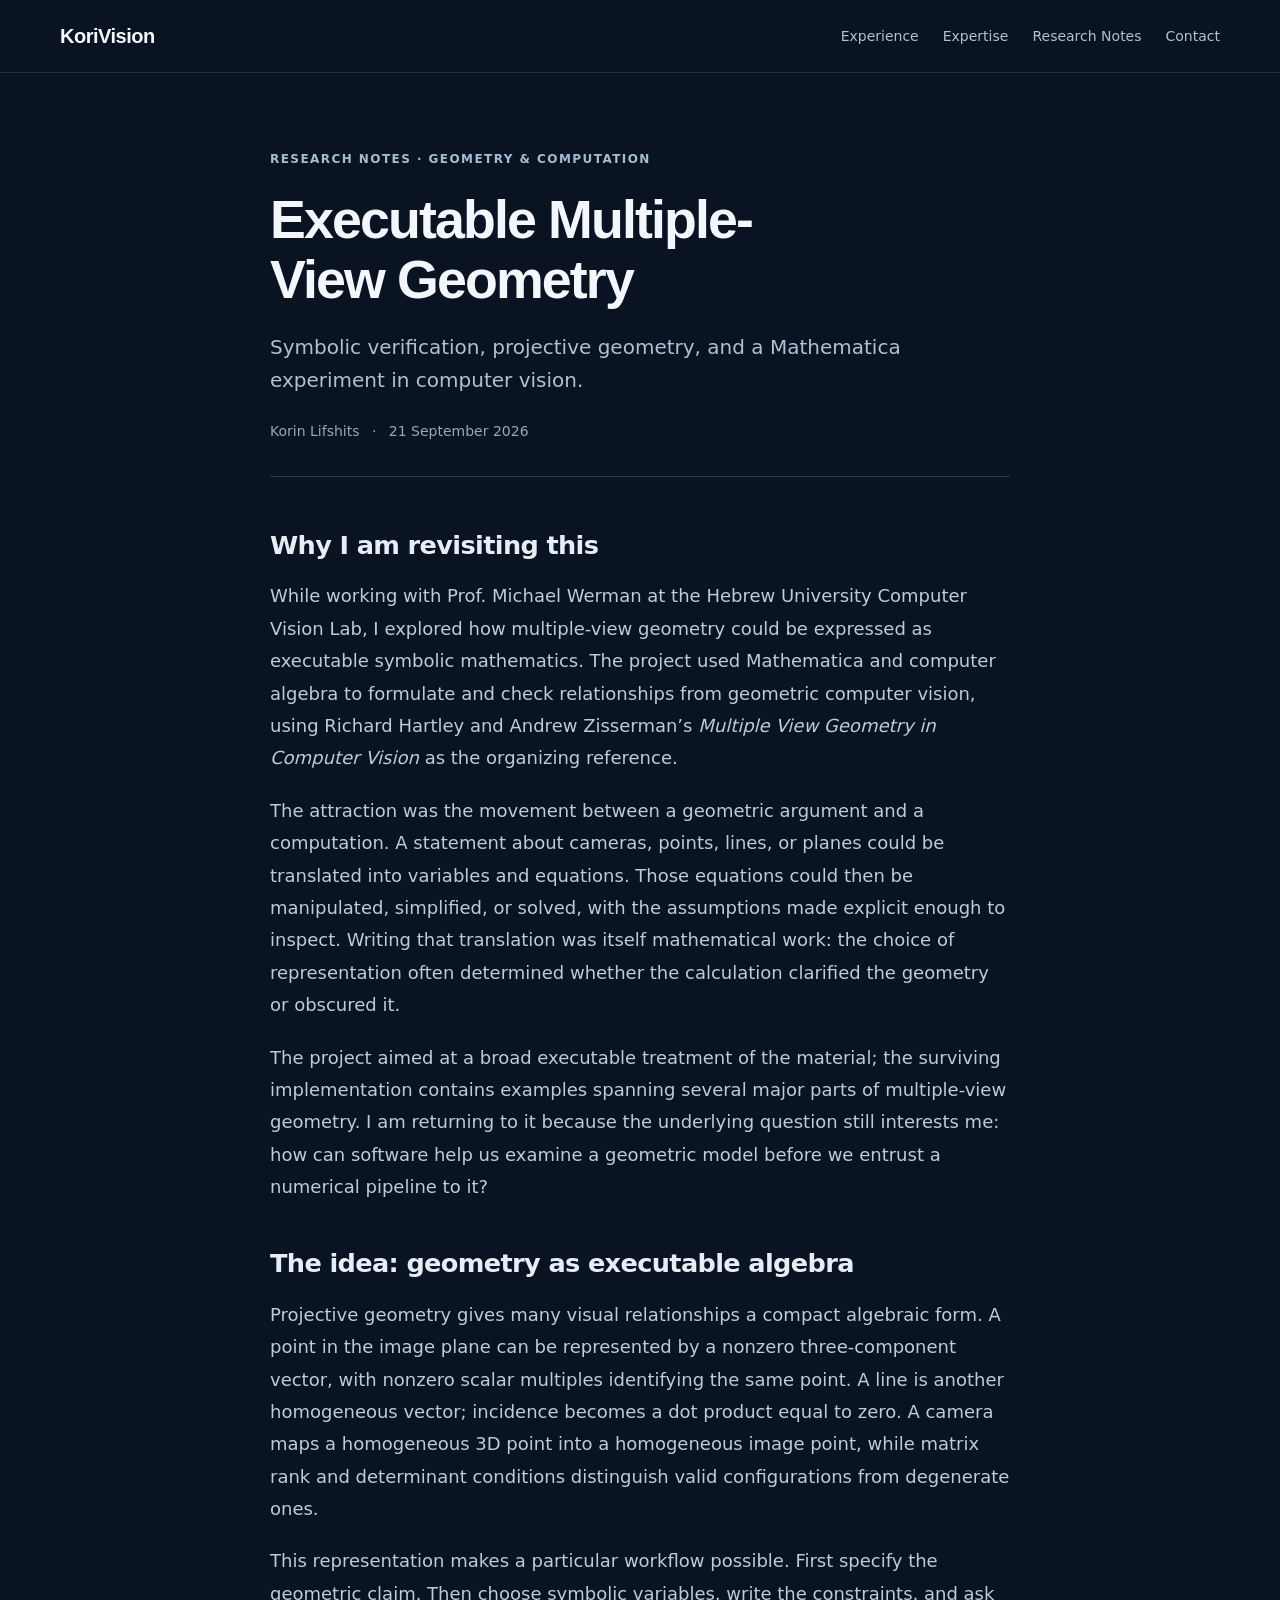
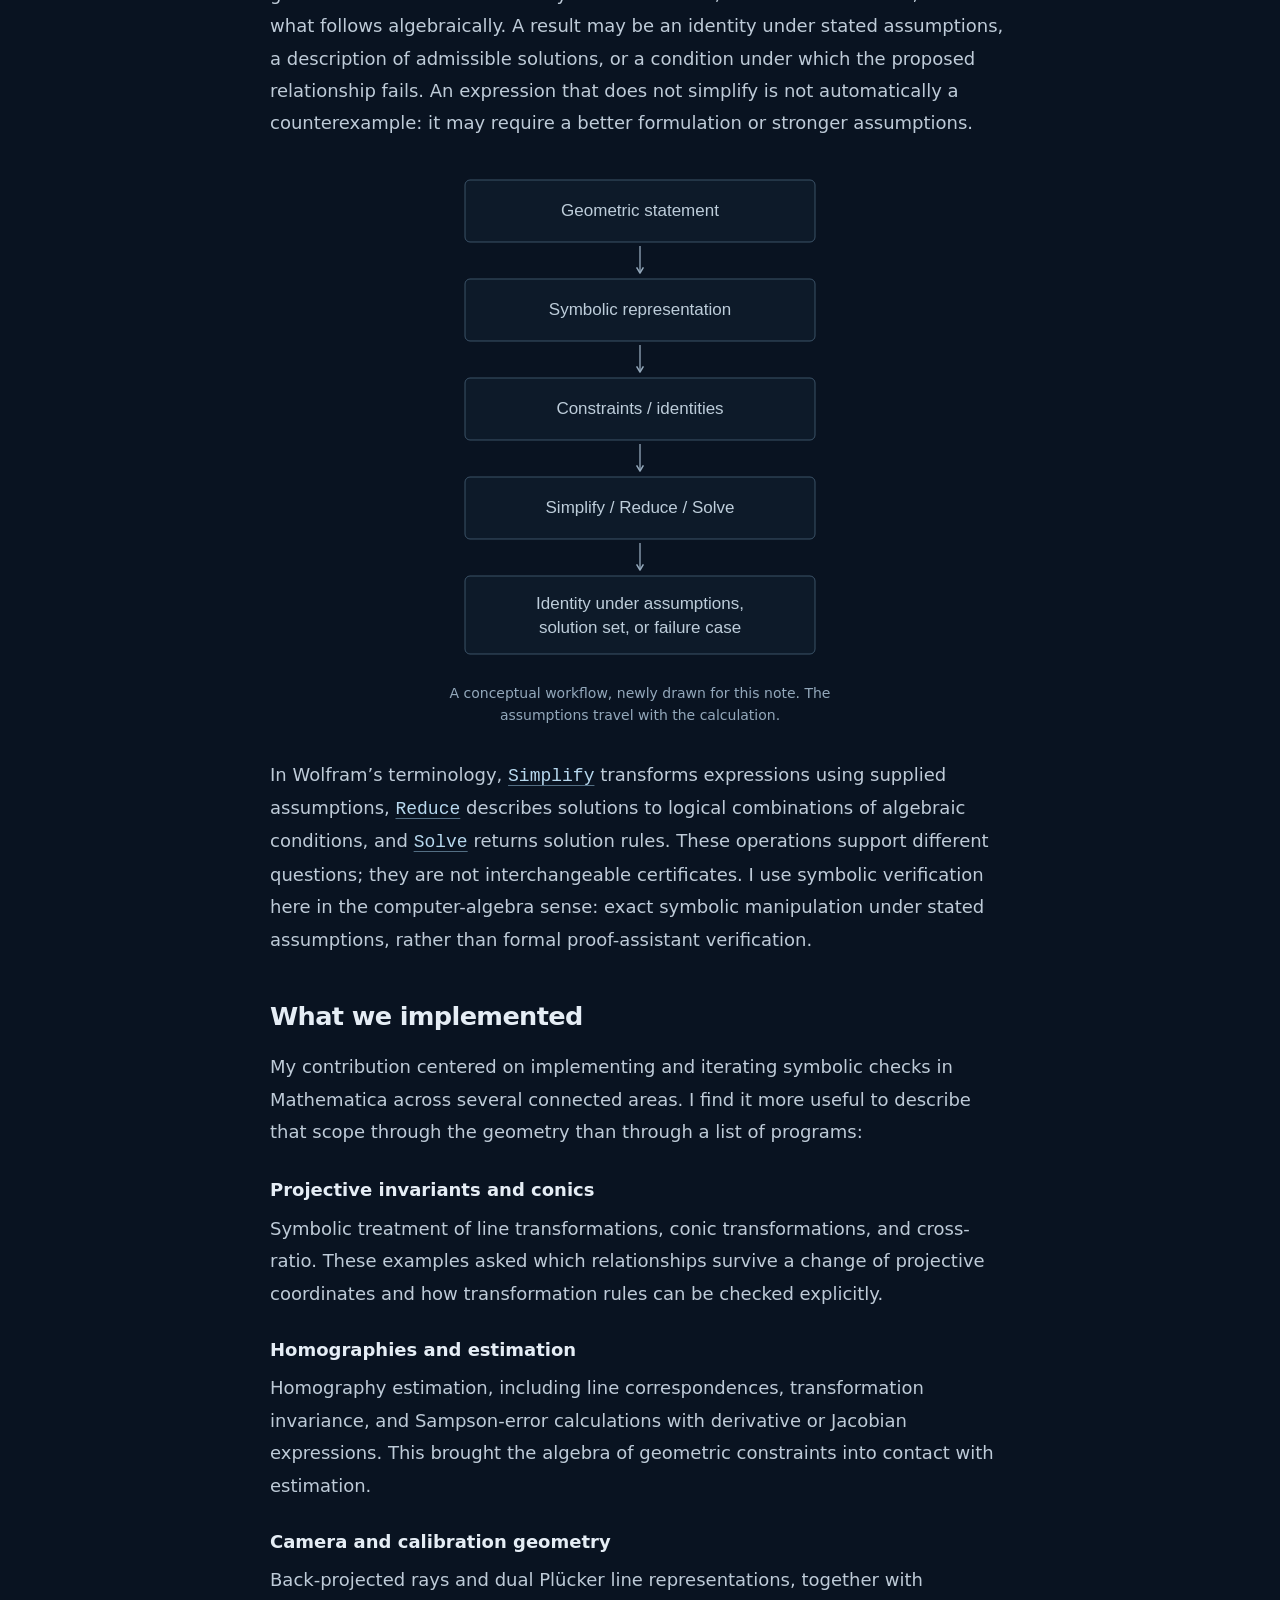
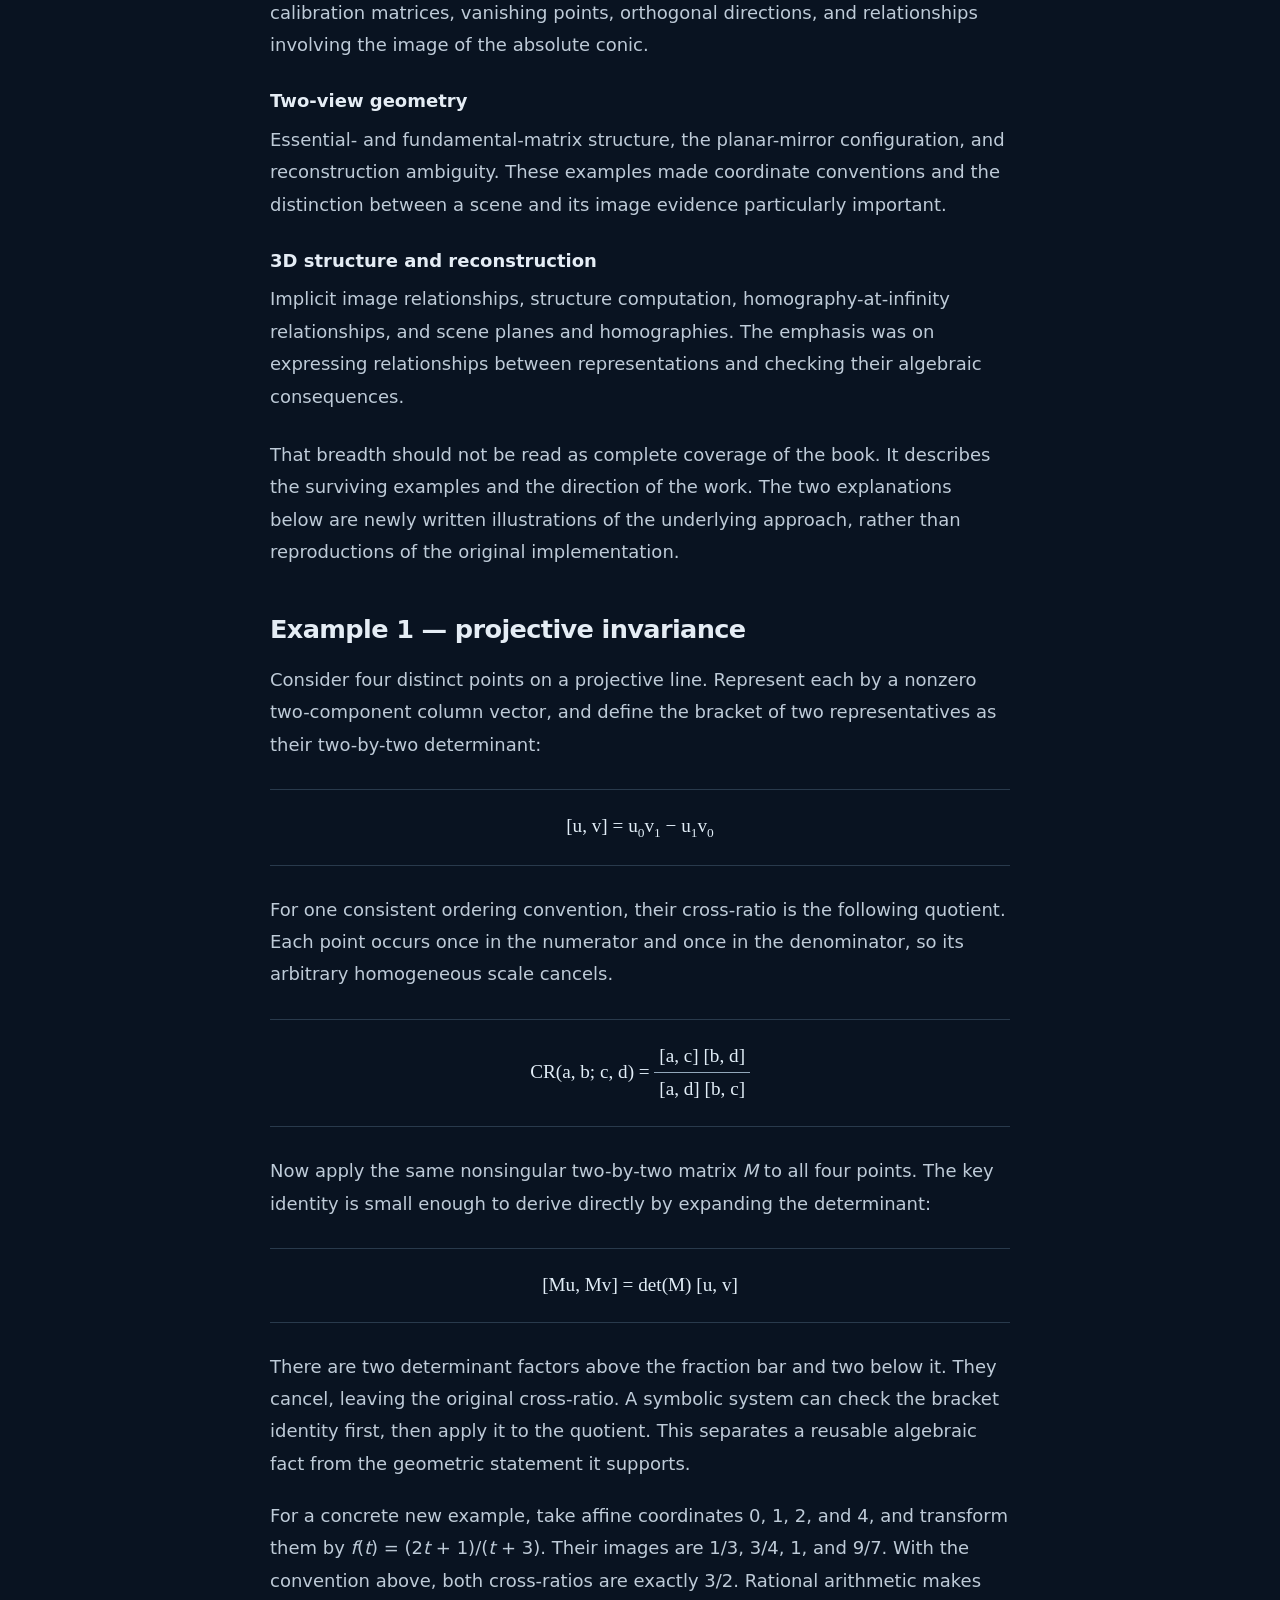
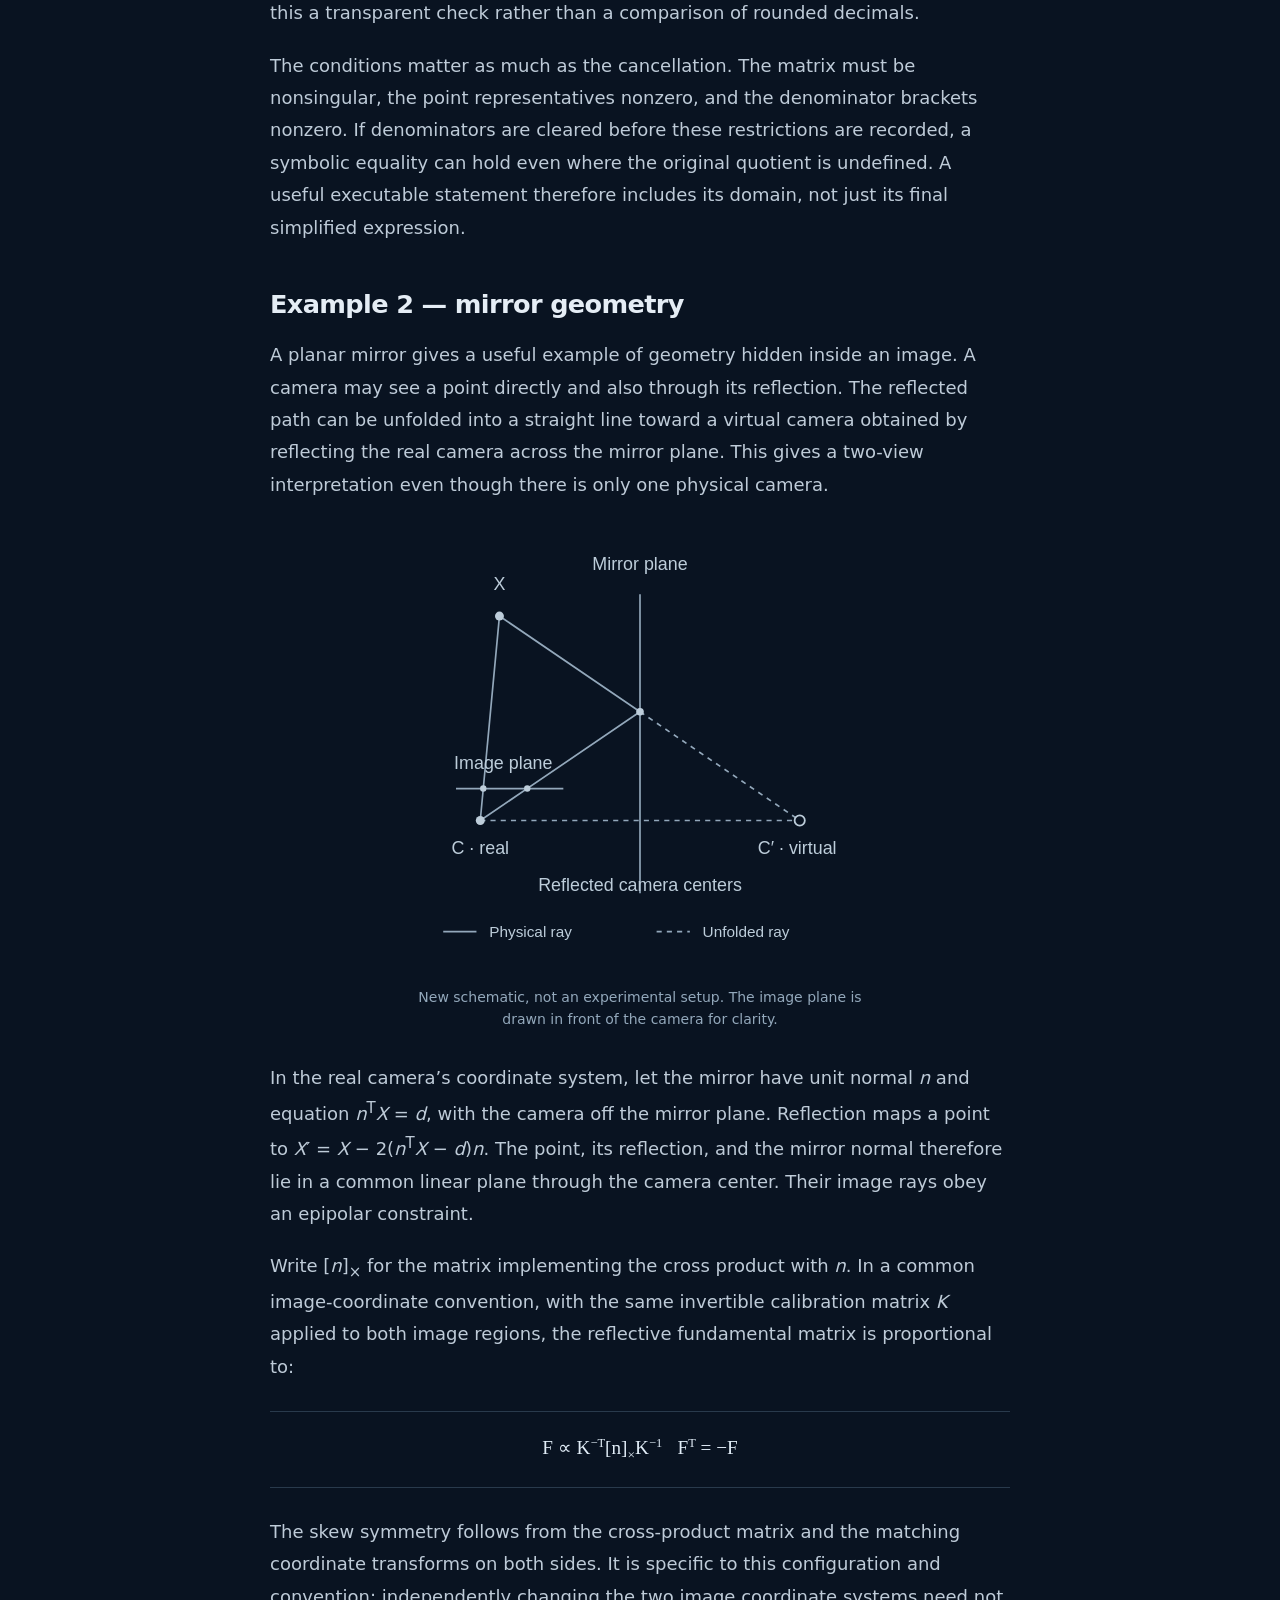
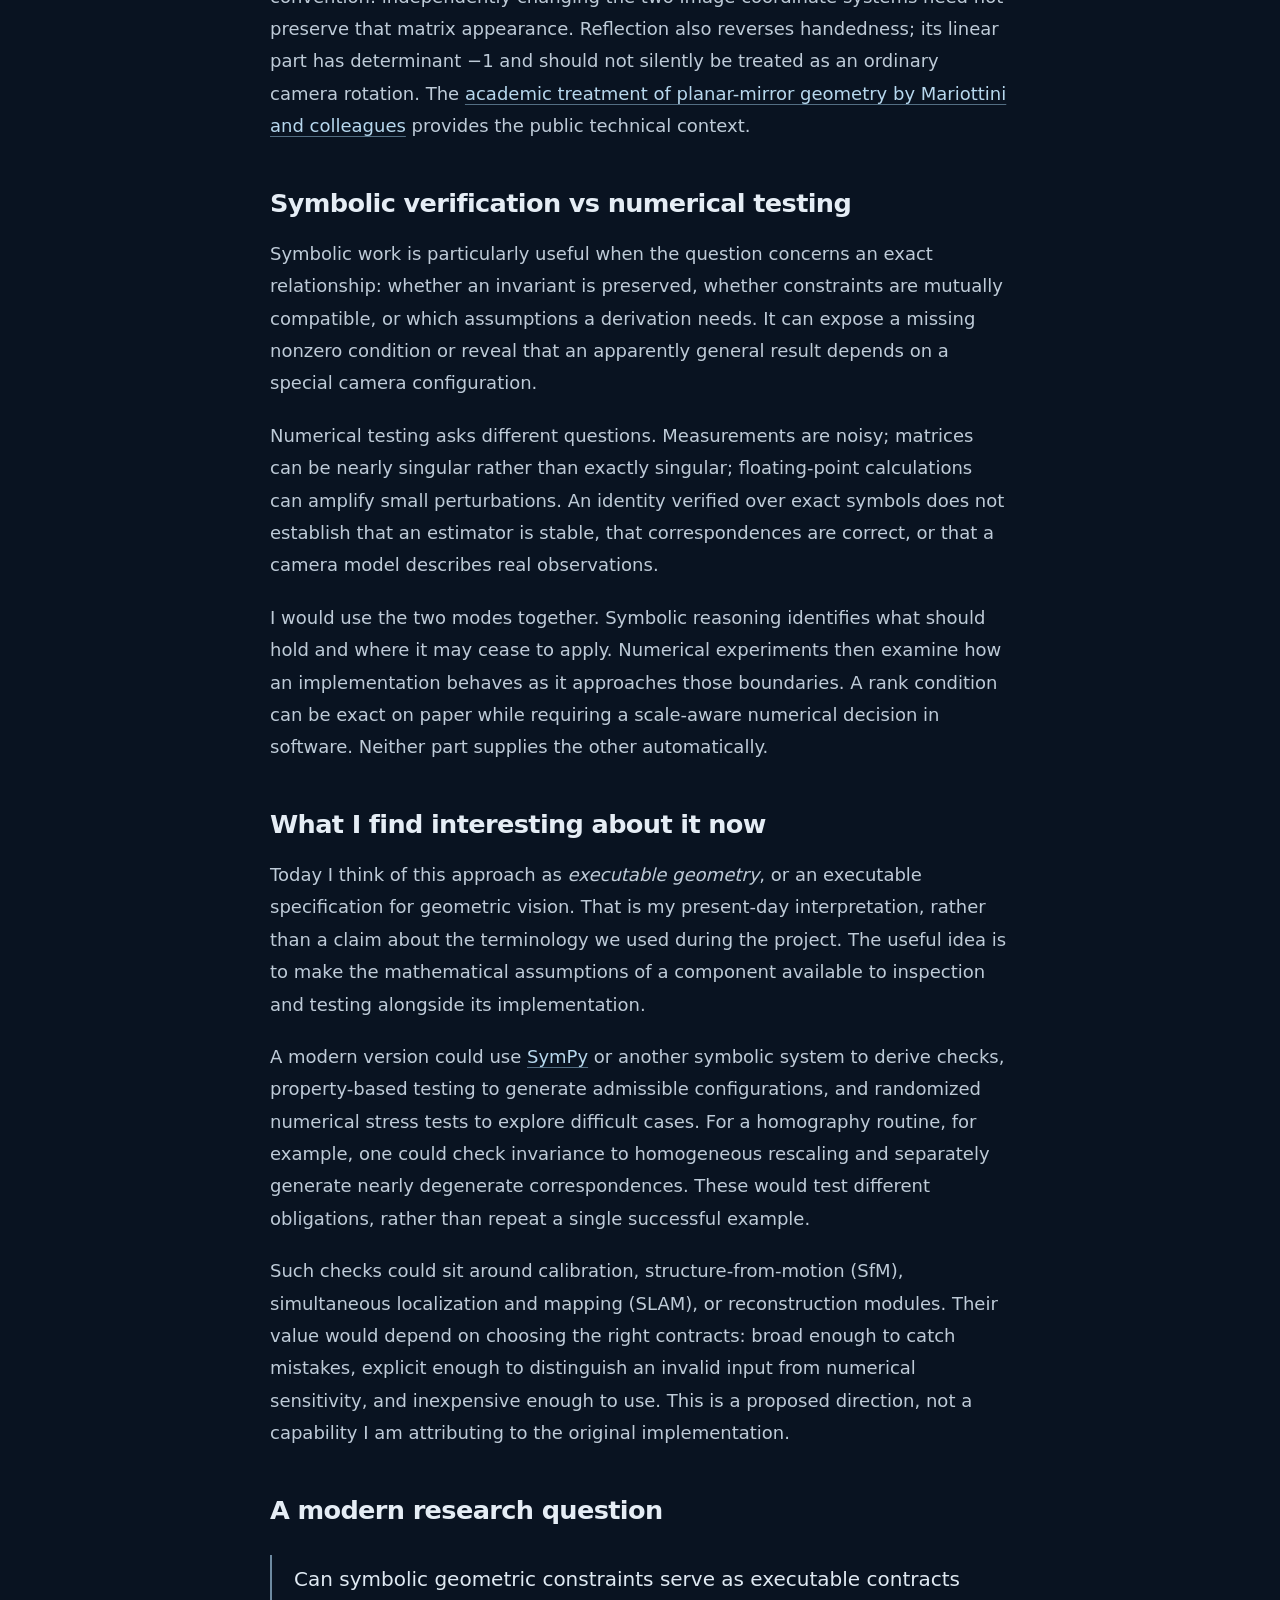
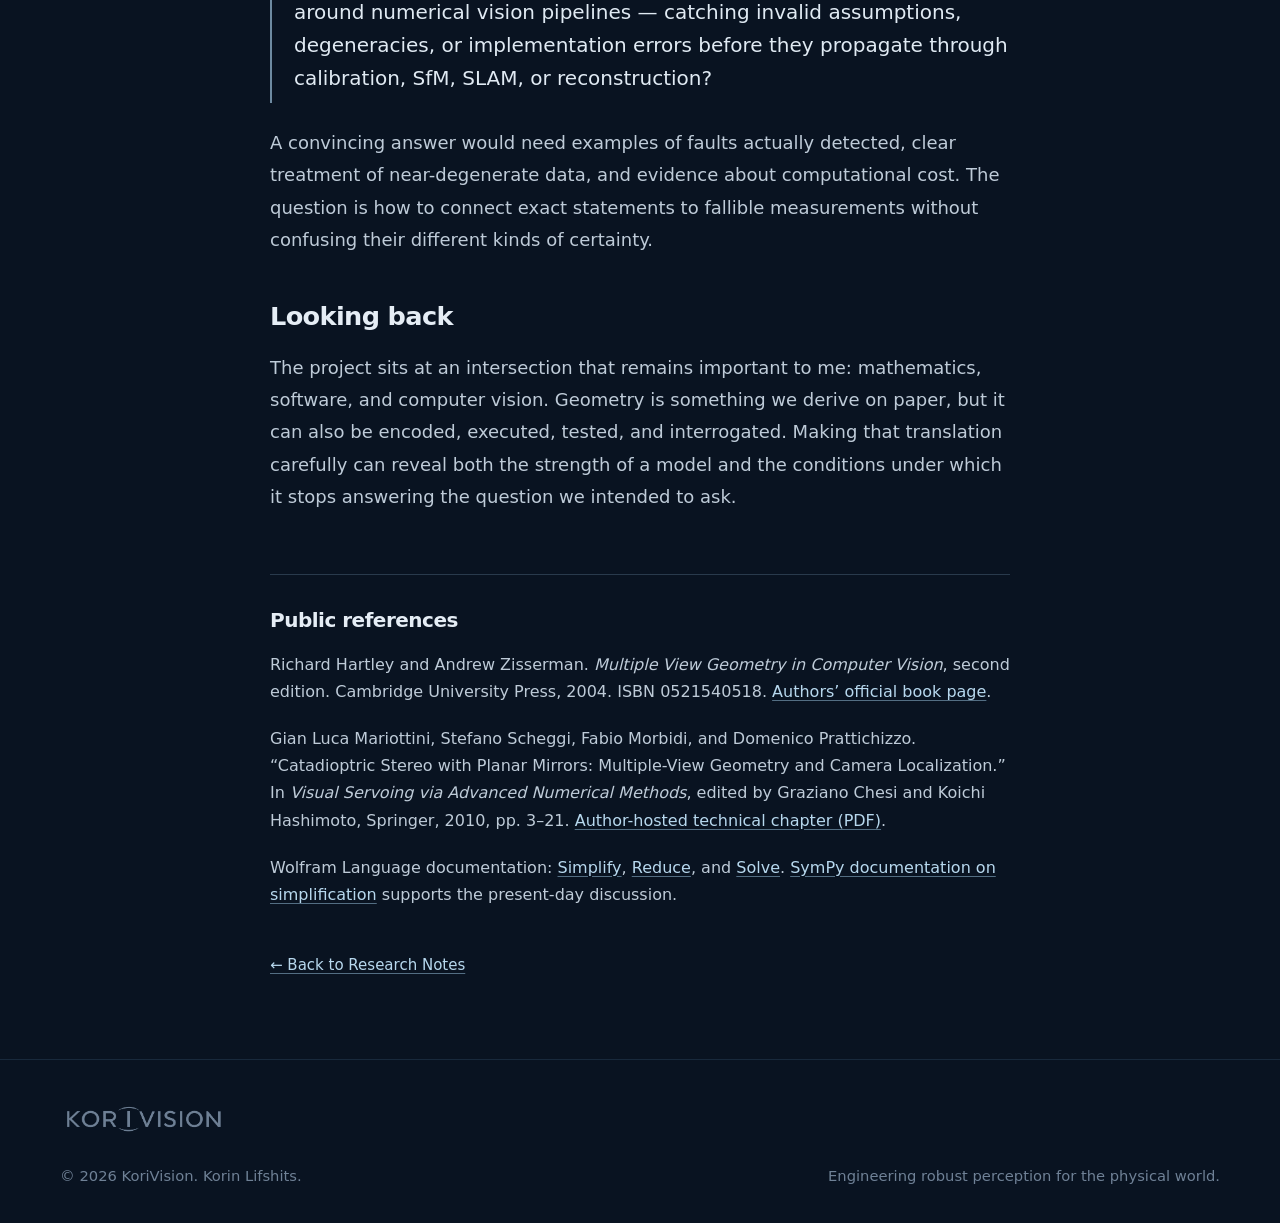
==== commit b7e01440: "Refine personal chronology wording in research notes" ====
--- a/research/executable-multiple-view-geometry.html
+++ b/research/executable-multiple-view-geometry.html
@@ -4,7 +4,7 @@
   <meta charset="utf-8">
   <meta name="viewport" content="width=device-width, initial-scale=1">
   <title>Executable Multiple-View Geometry | KoriVision</title>
-  <meta name="description" content="Korin Lifshits on symbolic verification, projective geometry, and a 2011 Mathematica project with Prof. Michael Werman.">
+  <meta name="description" content="Korin Lifshits on symbolic verification, projective geometry, and a Mathematica project with Prof. Michael Werman.">
   <meta name="author" content="Korin Lifshits">
   <meta name="theme-color" content="#07111f">
   <meta property="og:type" content="article">
@@ -141,7 +141,7 @@
 
       <section aria-labelledby="returning-to-geometry">
         <h2 id="returning-to-geometry">Why I am revisiting this</h2>
-        <p>In 2011, working with Prof. Michael Werman at the Hebrew University Computer Vision Lab, I explored how multiple-view geometry could be expressed as executable symbolic mathematics. The project used Mathematica and computer algebra to formulate and check relationships from geometric computer vision, using Richard Hartley and Andrew Zisserman’s <cite>Multiple View Geometry in Computer Vision</cite> as the organizing reference.</p>
+        <p>While working with Prof. Michael Werman at the Hebrew University Computer Vision Lab, I explored how multiple-view geometry could be expressed as executable symbolic mathematics. The project used Mathematica and computer algebra to formulate and check relationships from geometric computer vision, using Richard Hartley and Andrew Zisserman’s <cite>Multiple View Geometry in Computer Vision</cite> as the organizing reference.</p>
         <p>The attraction was the movement between a geometric argument and a computation. A statement about cameras, points, lines, or planes could be translated into variables and equations. Those equations could then be manipulated, simplified, or solved, with the assumptions made explicit enough to inspect. Writing that translation was itself mathematical work: the choice of representation often determined whether the calculation clarified the geometry or obscured it.</p>
         <p>The project aimed at a broad executable treatment of the material; the surviving implementation contains examples spanning several major parts of multiple-view geometry. I am returning to it because the underlying question still interests me: how can software help us examine a geometric model before we entrust a numerical pipeline to it?</p>
       </section>
@@ -231,9 +231,9 @@
 
       <section aria-labelledby="retrospective">
         <h2 id="retrospective">What I find interesting about it now</h2>
-        <p>Today I think of this approach as <em>executable geometry</em>, or an executable specification for geometric vision. That is my present-day interpretation, rather than a claim about the terminology we used in 2011. The useful idea is to make the mathematical assumptions of a component available to inspection and testing alongside its implementation.</p>
+        <p>Today I think of this approach as <em>executable geometry</em>, or an executable specification for geometric vision. That is my present-day interpretation, rather than a claim about the terminology we used during the project. The useful idea is to make the mathematical assumptions of a component available to inspection and testing alongside its implementation.</p>
         <p>A modern version could use <a href="https://docs.sympy.org/latest/tutorials/intro-tutorial/simplification.html">SymPy</a> or another symbolic system to derive checks, property-based testing to generate admissible configurations, and randomized numerical stress tests to explore difficult cases. For a homography routine, for example, one could check invariance to homogeneous rescaling and separately generate nearly degenerate correspondences. These would test different obligations, rather than repeat a single successful example.</p>
-        <p>Such checks could sit around calibration, structure-from-motion (SfM), simultaneous localization and mapping (SLAM), or reconstruction modules. Their value would depend on choosing the right contracts: broad enough to catch mistakes, explicit enough to distinguish an invalid input from numerical sensitivity, and inexpensive enough to use. This is a proposed direction, not a capability I am attributing to the 2011 implementation.</p>
+        <p>Such checks could sit around calibration, structure-from-motion (SfM), simultaneous localization and mapping (SLAM), or reconstruction modules. Their value would depend on choosing the right contracts: broad enough to catch mistakes, explicit enough to distinguish an invalid input from numerical sensitivity, and inexpensive enough to use. This is a proposed direction, not a capability I am attributing to the original implementation.</p>
       </section>
 
       <section aria-labelledby="research-question">
